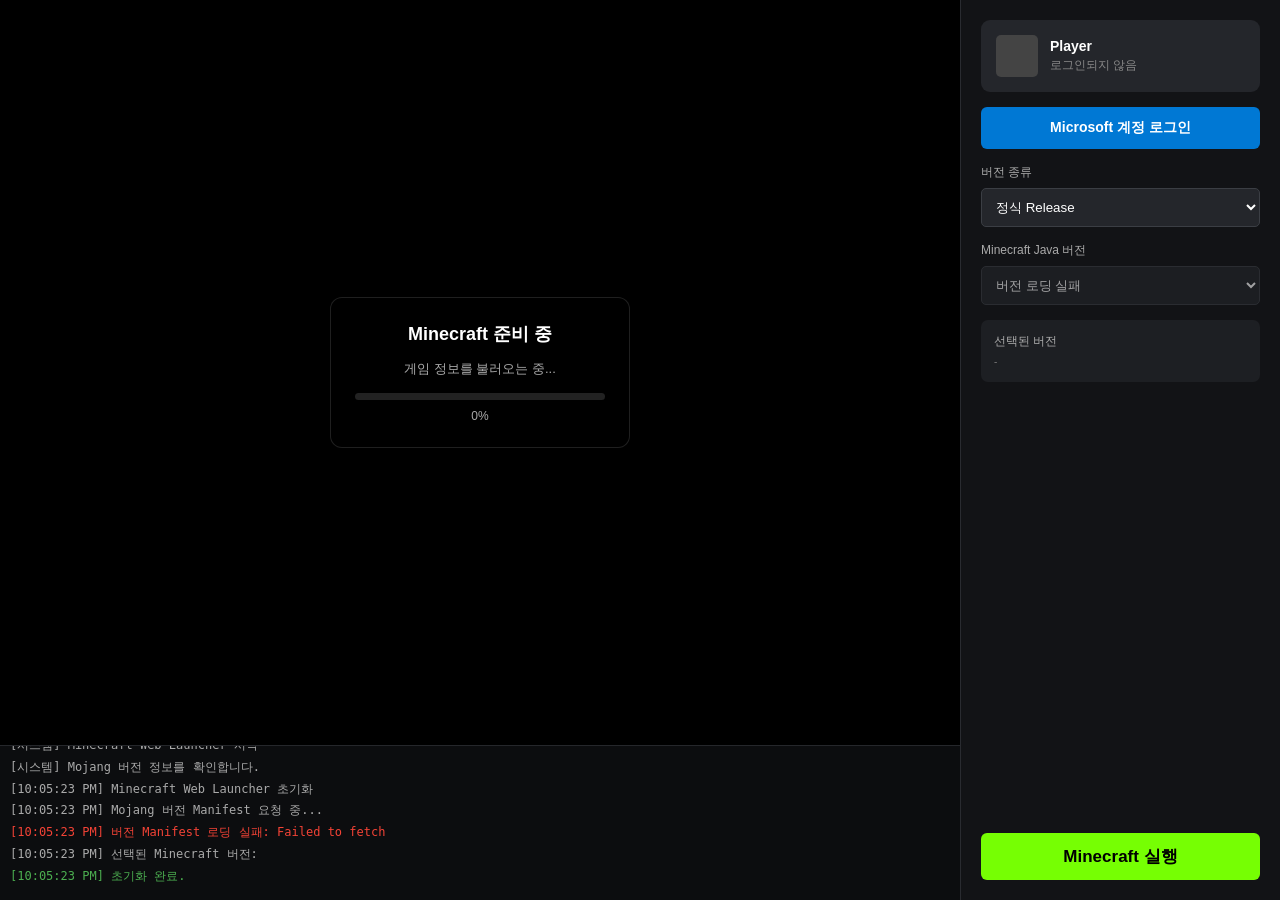
==== mainpage.html @ 128fe25d "Update mainpage.html" ====
<!DOCTYPE html>
<html lang="ko">
<head>
<meta charset="UTF-8">
<meta name="viewport" content="width=device-width, initial-scale=1.0">

<title>Minecraft Web Launcher</title>

<style>
* {
    box-sizing: border-box;
    margin: 0;
    padding: 0;
}

html,
body {
    width: 100%;
    height: 100%;
    overflow: hidden;
    background: #08090b;
    color: #fff;
    font-family: "Segoe UI", Arial, sans-serif;
}

body {
    display: flex;
}

/* =========================
   메인 화면
========================= */

#main-content {
    flex: 1;
    min-width: 0;
    display: flex;
    flex-direction: column;
    background: #000;
}

#screen-container {
    position: relative;
    flex: 1;
    min-height: 0;
    background: #000;
    overflow: hidden;
}

/*
   Minecraft 실행 화면이 들어갈 영역
*/
#game-display {
    position: absolute;
    inset: 0;
    width: 100%;
    height: 100%;
    background: #000;
}

#cheerpjDisplay {
    position: absolute;
    inset: 0;
    width: 100%;
    height: 100%;
    z-index: 10;
}

/*
   중앙 로딩 UI
   ※ Mojocraft 글씨 없음
*/
#loading-overlay {
    position: absolute;
    inset: 0;
    z-index: 5;

    display: flex;
    align-items: center;
    justify-content: center;

    pointer-events: none;
}

.loading-box {
    min-width: 300px;
    max-width: 500px;

    padding: 24px;

    background: rgba(0, 0, 0, 0.72);
    border: 1px solid rgba(255, 255, 255, 0.12);
    border-radius: 12px;

    text-align: center;
    backdrop-filter: blur(8px);
}

.loading-title {
    font-size: 18px;
    font-weight: 600;
    margin-bottom: 14px;
}

.loading-text {
    font-size: 13px;
    color: #aaa;
    margin-bottom: 15px;
}

.progress-container {
    width: 100%;
    height: 7px;

    background: #222;
    border-radius: 10px;
    overflow: hidden;
}

#progress-bar {
    width: 0%;
    height: 100%;

    background: #76ff03;

    transition: width 0.25s ease;
}

#progress-percent {
    margin-top: 9px;
    font-size: 12px;
    color: #aaa;
}

/* =========================
   로그
========================= */

#log-panel {
    height: 155px;
    flex-shrink: 0;

    background: #0c0d0f;
    border-top: 1px solid #25272b;

    padding: 10px;

    overflow-y: auto;

    font-family: Consolas, monospace;
    font-size: 12px;
}

.log-entry {
    margin-bottom: 5px;
    line-height: 1.4;
}

.log-entry.info {
    color: #aaa;
}

.log-entry.success {
    color: #4caf50;
}

.log-entry.error {
    color: #f44336;
}

.log-entry.warning {
    color: #ffc107;
}

/* =========================
   사이드바
========================= */

#sidebar {
    width: 320px;
    flex-shrink: 0;

    display: flex;
    flex-direction: column;
    gap: 15px;

    padding: 20px;

    background: #121316;
    border-left: 1px solid #292b30;

    overflow-y: auto;
}

/*
   기존 Mojocraft 로고 영역 제거
*/

.account-card {
    display: flex;
    align-items: center;
    gap: 12px;

    padding: 15px;

    background: #24262b;
    border-radius: 9px;
}

.avatar {
    width: 42px;
    height: 42px;

    flex-shrink: 0;

    object-fit: cover;

    background: #444;
    border-radius: 5px;
}

.user-info {
    display: flex;
    flex-direction: column;
    min-width: 0;
}

.username {
    font-size: 14px;
    font-weight: 700;

    white-space: nowrap;
    overflow: hidden;
    text-overflow: ellipsis;
}

.status {
    margin-top: 3px;

    font-size: 12px;
    color: #888;
}

/* =========================
   버튼
========================= */

button {
    width: 100%;

    padding: 12px;

    border: none;
    border-radius: 6px;

    font-size: 14px;
    font-weight: 700;

    cursor: pointer;

    transition:
        background 0.2s ease,
        transform 0.1s ease;
}

button:active {
    transform: scale(0.98);
}

.btn-login {
    background: #0078d4;
    color: #fff;
}

.btn-login:hover {
    background: #0067b8;
}

.btn-launch {
    margin-top: auto;

    background: #76ff03;
    color: #000;

    font-size: 17px;
}

.btn-launch:hover {
    background: #64dd17;
}

.btn-launch:disabled {
    background: #444;
    color: #888;
    cursor: not-allowed;
}

/* =========================
   버전 선택
========================= */

.version-group {
    display: flex;
    flex-direction: column;
    gap: 7px;
}

.version-group label {
    font-size: 12px;
    color: #aaa;
}

.version-select-row {
    display: flex;
    gap: 7px;
}

select {
    width: 100%;

    padding: 10px;

    background: #24262b;
    color: #fff;

    border: 1px solid #3b3e44;
    border-radius: 5px;

    outline: none;
}

select:focus {
    border-color: #76ff03;
}

select:disabled {
    opacity: 0.6;
    cursor: wait;
}

/* =========================
   상태 카드
========================= */

.status-card {
    padding: 13px;

    background: #1d1f23;
    border-radius: 7px;

    font-size: 12px;
}

.status-card-title {
    color: #aaa;
    margin-bottom: 5px;
}

#current-version {
    color: #fff;
    font-weight: 600;
    word-break: break-all;
}

#manifest-url {
    margin-top: 5px;

    color: #777;

    font-size: 10px;
    line-height: 1.4;

    word-break: break-all;
}

/* =========================
   모바일
========================= */

@media (max-width: 800px) {

    body {
        flex-direction: column;
        overflow: auto;
    }

    #main-content {
        min-height: 65vh;
    }

    #sidebar {
        width: 100%;
        min-height: 35vh;

        border-left: none;
        border-top: 1px solid #292b30;
    }

    .btn-launch {
        margin-top: 5px;
    }
}
</style>
</head>

<body>

<!-- =========================
     메인
========================= -->

<div id="main-content">

    <div id="screen-container">

        <!-- Minecraft / Java 실행 화면 -->
        <div id="game-display">
            <div id="cheerpjDisplay"></div>
        </div>

        <!-- 로딩 표시 -->
        <div id="loading-overlay">

            <div class="loading-box">

                <div class="loading-title" id="loading-title">
                    Minecraft 준비 중
                </div>

                <div class="loading-text" id="loading-text">
                    게임 정보를 불러오는 중...
                </div>

                <div class="progress-container">
                    <div id="progress-bar"></div>
                </div>

                <div id="progress-percent">
                    0%
                </div>

            </div>

        </div>

    </div>

    <!-- 로그 -->
    <div id="log-panel">

        <div class="log-entry info">
            [시스템] Minecraft Web Launcher 시작
        </div>

        <div class="log-entry info">
            [시스템] Mojang 버전 정보를 확인합니다.
        </div>

    </div>

</div>


<!-- =========================
     오른쪽 사이드바
========================= -->

<div id="sidebar">

    <!-- 계정 -->
    <div class="account-card">

        <img
            id="avatar"
            class="avatar"
            src="[data-uri]"
            alt="Skin"
        >

        <div class="user-info">

            <span
                class="username"
                id="username"
            >
                Player
            </span>

            <span
                class="status"
                id="auth-status"
            >
                로그인되지 않음
            </span>

        </div>

    </div>


    <!-- Microsoft 로그인 -->
    <button
        class="btn-login"
        id="login-btn"
        onclick="startMicrosoftOAuth()"
    >
        Microsoft 계정 로그인
    </button>


    <!-- 버전 선택 -->
    <div class="version-group">

        <label for="version-type">
            버전 종류
        </label>

        <select id="version-type">

            <option value="release">
                정식 Release
            </option>

            <option value="snapshot">
                Snapshot
            </option>

            <option value="all">
                전체
            </option>

        </select>

    </div>


    <div class="version-group">

        <label for="java-version">
            Minecraft Java 버전
        </label>

        <select
            id="java-version"
            disabled
        >

            <option>
                버전 정보를 불러오는 중...
            </option>

        </select>

    </div>


    <!-- 현재 버전 정보 -->
    <div class="status-card">

        <div class="status-card-title">
            선택된 버전
        </div>

        <div id="current-version">
            -
        </div>

        <div id="manifest-url">
            -
        </div>

    </div>


    <!-- 실행 -->
    <button
        class="btn-launch"
        id="launch-btn"
        onclick="launchMinecraft()"
        disabled
    >
        Minecraft 실행
    </button>

</div>


<script>

/* =========================================================
   설정
========================================================= */

const VERSION_MANIFEST_URL =
    "https://piston-meta.mojang.com/mc/game/version_manifest_v2.json";

const CACHE_NAME =
    "mojocraft-minecraft-files-v2";


/*
   실제 Microsoft OAuth를 사용할 경우
   Azure Portal에서 발급받은 Client ID를 넣어야 함.
*/
const CLIENT_ID =
    "";

const REDIRECT_URI =
    window.location.origin + window.location.pathname;


/* =========================================================
   상태
========================================================= */

let allVersions = [];

let currentVersion = null;

let currentVersionJson = null;

let authSession = {

    username: "Player",

    uuid: "00000000000000000000000000000000",

    minecraftToken: null

};


/* =========================================================
   DOM
========================================================= */

const versionType =
    document.getElementById("version-type");

const versionSelect =
    document.getElementById("java-version");

const launchButton =
    document.getElementById("launch-btn");

const currentVersionText =
    document.getElementById("current-version");

const manifestUrlText =
    document.getElementById("manifest-url");

const progressBar =
    document.getElementById("progress-bar");

const progressPercent =
    document.getElementById("progress-percent");

const loadingTitle =
    document.getElementById("loading-title");

const loadingText =
    document.getElementById("loading-text");

const loadingOverlay =
    document.getElementById("loading-overlay");


/* =========================================================
   로그
========================================================= */

function log(message, type = "info") {

    const panel =
        document.getElementById("log-panel");

    const entry =
        document.createElement("div");

    entry.className =
        "log-entry " + type;

    const time =
        new Date().toLocaleTimeString();

    entry.textContent =
        `[${time}] ${message}`;

    panel.appendChild(entry);

    panel.scrollTop =
        panel.scrollHeight;

}


/* =========================================================
   진행률
========================================================= */

function setProgress(percent, title, text) {

    const value =
        Math.max(0, Math.min(100, percent));

    progressBar.style.width =
        value + "%";

    progressPercent.textContent =
        Math.round(value) + "%";

    if (title) {

        loadingTitle.textContent =
            title;

    }

    if (text) {

        loadingText.textContent =
            text;

    }

}


/* =========================================================
   Cache Storage
========================================================= */

async function openMinecraftCache() {

    if (!("caches" in window)) {

        throw new Error(
            "이 브라우저는 Cache Storage를 지원하지 않습니다."
        );

    }

    return await caches.open(CACHE_NAME);

}


/* =========================================================
   스트리밍 다운로드
========================================================= */

async function downloadWithProgress(
    url,
    cacheKey,
    label,
    progressStart,
    progressEnd
) {

    const cache =
        await openMinecraftCache();

    const cached =
        await cache.match(cacheKey);

    if (cached) {

        log(
            `${label}: 캐시에서 불러왔습니다.`,
            "success"
        );

        setProgress(
            progressEnd,
            label,
            "캐시된 파일을 사용합니다."
        );

        return cached;

    }


    log(
        `${label}: 다운로드 시작`,
        "info"
    );


    const response =
        await fetch(url, {
            cache: "no-store"
        });


    if (!response.ok) {

        throw new Error(
            `${response.status} ${response.statusText}`
        );

    }


    const total =
        Number(
            response.headers.get(
                "content-length"
            )
        ) || 0;


    if (!response.body || !total) {

        const blob =
            await response.blob();

        const cachedResponse =
            new Response(blob, {
                headers: {
                    "Content-Type":
                        response.headers.get(
                            "content-type"
                        ) ||
                        "application/octet-stream"
                }
            });

        await cache.put(
            cacheKey,
            cachedResponse.clone()
        );

        setProgress(
            progressEnd,
            label,
            "다운로드 완료"
        );

        return cachedResponse;

    }


    const reader =
        response.body.getReader();

    const chunks = [];

    let received = 0;

    while (true) {

        const {
            done,
            value
        } =
            await reader.read();

        if (done) break;

        chunks.push(value);

        received += value.length;

        const ratio =
            received / total;

        const progress =
            progressStart +
            ratio *
            (progressEnd - progressStart);

        setProgress(
            progress,
            label,
            `${formatBytes(received)} / ${formatBytes(total)}`
        );

    }


    const blob =
        new Blob(chunks);

    const cachedResponse =
        new Response(blob, {
            headers: {
                "Content-Type":
                    response.headers.get(
                        "content-type"
                    ) ||
                    "application/octet-stream"
            }
        });


    await cache.put(
        cacheKey,
        cachedResponse.clone()
    );


    log(
        `${label}: 다운로드 완료`,
        "success"
    );


    return cachedResponse;

}


/* =========================================================
   파일 크기
========================================================= */

function formatBytes(bytes) {

    if (!bytes)
        return "0 B";

    const units =
        ["B", "KB", "MB", "GB"];

    const index =
        Math.floor(
            Math.log(bytes) /
            Math.log(1024)
        );

    return (
        bytes /
        Math.pow(1024, index)
    ).toFixed(2) +
        " " +
        units[index];

}


/* =========================================================
   Mojang Version Manifest
========================================================= */

async function fetchVersionManifest() {

    log(
        "Mojang 버전 Manifest 요청 중...",
        "info"
    );


    try {

        const response =
            await fetch(
                VERSION_MANIFEST_URL,
                {
                    method: "GET",
                    cache: "no-store"
                }
            );


        if (!response.ok) {

            throw new Error(
                `HTTP ${response.status}`
            );

        }


        const data =
            await response.json();


        if (
            !data ||
            !Array.isArray(data.versions)
        ) {

            throw new Error(
                "올바르지 않은 Manifest 형식"
            );

        }


        allVersions =
            data.versions;


        log(
            `Mojang에서 ${allVersions.length}개의 버전 정보를 받았습니다.`,
            "success"
        );


        filterVersions();


        versionSelect.disabled =
            false;


    } catch (error) {

        log(
            `버전 Manifest 로딩 실패: ${error.message}`,
            "error"
        );


        versionSelect.innerHTML =
            `<option value="">
                버전 로딩 실패
            </option>`;

    }

}


/* =========================================================
   버전 필터
========================================================= */

function filterVersions() {

    const type =
        versionType.value;


    let filtered =
        allVersions.filter(
            version => {

                return (
                    type === "all" ||
                    version.type === type
                );

            }
        );


    /*
       최신 release/snapshot 순
    */

    filtered.sort(
        (a, b) => {

            return (
                new Date(b.releaseTime) -
                new Date(a.releaseTime)
            );

        }
    );


    versionSelect.innerHTML =
        "";


    for (const version of filtered) {

        const option =
            document.createElement(
                "option"
            );


        option.value =
            version.id;


        option.textContent =
            `${version.id} (${version.type})`;


        option.dataset.jsonUrl =
            version.url;


        option.dataset.releaseTime =
            version.releaseTime;


        versionSelect.appendChild(
            option
        );

    }


    if (filtered.length > 0) {

        versionSelect.value =
            filtered[0].id;

        updateSelectedVersion();

    }

}


/* =========================================================
   선택 버전 변경
========================================================= */

function updateSelectedVersion() {

    const option =
        versionSelect.options[
            versionSelect.selectedIndex
        ];


    if (!option) {

        currentVersion =
            null;

        currentVersionText.textContent =
            "-";

        manifestUrlText.textContent =
            "-";

        return;

    }


    currentVersion =
        option.value;


    currentVersionText.textContent =
        currentVersion;


    manifestUrlText.textContent =
        option.dataset.jsonUrl ||
        "-";


    log(
        `선택된 Minecraft 버전: ${currentVersion}`,
        "info"
    );

}


/* =========================================================
   Microsoft OAuth
========================================================= */

function startMicrosoftOAuth() {

    if (!CLIENT_ID) {

        log(
            "Microsoft OAuth Client ID가 설정되지 않았습니다.",
            "warning"
        );

        alert(
            "Microsoft 로그인을 사용하려면 Azure에서 발급받은 Client ID와 OAuth 서버 구성이 필요합니다."
        );

        return;

    }


    const scopes =
        encodeURIComponent(
            "XboxLive.signin offline_access"
        );


    const authUrl =
        "https://login.microsoftonline.com/consumers/oauth2/v2.0/authorize" +
        `?client_id=${encodeURIComponent(CLIENT_ID)}` +
        "&response_type=code" +
        `&redirect_uri=${encodeURIComponent(REDIRECT_URI)}` +
        `&scope=${scopes}` +
        "&prompt=select_account";


    window.location.href =
        authUrl;

}


/* =========================================================
   OAuth Callback
========================================================= */

async function handleOAuthCallback() {

    const params =
        new URLSearchParams(
            window.location.search
        );


    const code =
        params.get("code");


    if (!code) {

        launchButton.disabled =
            false;

        return;

    }


    log(
        "Microsoft 인증 코드를 받았습니다.",
        "info"
    );


    /*
       실제 Authorization Code → Xbox Live →
       XSTS → Minecraft 토큰 교환은
       보안을 위해 백엔드가 필요합니다.
    */

    log(
        "OAuth 백엔드 토큰 교환이 필요합니다.",
        "warning"
    );


    window.history.replaceState(
        {},
        document.title,
        window.location.pathname
    );

}


/* =========================================================
   Version JSON 가져오기
========================================================= */

async function fetchVersionJson(
    version,
    jsonUrl
) {

    log(
        `[${version}] version.json 요청`,
        "info"
    );


    if (!jsonUrl) {

        const manifestResponse =
            await fetch(
                VERSION_MANIFEST_URL,
                {
                    cache: "no-store"
                }
            );


        if (!manifestResponse.ok) {

            throw new Error(
                "Mojang Manifest를 불러올 수 없습니다."
            );

        }


        const manifest =
            await manifestResponse.json();


        const found =
            manifest.versions.find(
                v => v.id === version
            );


        if (!found) {

            throw new Error(
                `버전 ${version}을 찾을 수 없습니다.`
            );

        }


        jsonUrl =
            found.url;

    }


    const response =
        await fetch(
            jsonUrl,
            {
                cache: "no-store"
            }
        );


    if (!response.ok) {

        throw new Error(
            `version.json HTTP ${response.status}`
        );

    }


    const data =
        await response.json();


    currentVersionJson =
        data;


    return data;

}


/* =========================================================
   Client 다운로드
========================================================= */

async function downloadClient(
    version,
    versionJson
) {

    if (
        !versionJson.downloads ||
        !versionJson.downloads.client ||
        !versionJson.downloads.client.url
    ) {

        throw new Error(
            "이 버전에는 client.jar 정보가 없습니다."
        );

    }


    const clientUrl =
        versionJson.downloads.client.url;


    const cacheKey =
        `https://minecraft.local/${version}/client.jar`;


    await downloadWithProgress(
        clientUrl,
        cacheKey,
        "Minecraft Client",
        5,
        35
    );

}


/* =========================================================
   Library Rules
========================================================= */

function isLibraryAllowed(library) {

    if (!library.rules)
        return true;


    let allowed = false;


    for (const rule of library.rules) {

        if (rule.action === "allow") {

            allowed = true;

        }

        if (rule.action === "disallow") {

            allowed = false;

        }

    }


    return allowed;

}


/* =========================================================
   Maven URL
========================================================= */

function getMavenUrl(
    library
) {

    if (
        library.downloads &&
        library.downloads.artifact &&
        library.downloads.artifact.url
    ) {

        return library.downloads.artifact.url;

    }


    if (
        !library.name
    ) {

        return null;

    }


    const parts =
        library.name.split(":");


    if (parts.length < 3) {

        return null;

    }


    const group =
        parts[0];

    const artifact =
        parts[1];

    const version =
        parts[2];


    let classifier =
        parts[3] || "";


    let extension =
        "jar";


    if (
        classifier.includes("@")
    ) {

        const split =
            classifier.split("@");

        classifier =
            split[0];

        extension =
            split[1] || "jar";

    }


    const path =
        group.replace(/\./g, "/") +
        "/" +
        artifact +
        "/" +
        version +
        "/" +
        artifact +
        "-" +
        version +
        (
            classifier
                ? "-" + classifier
                : ""
        ) +
        "." +
        extension;


    const base =
        library.url ||
        "https://libraries.minecraft.net/";


    return (
        base.replace(/\/+$/, "") +
        "/" +
        path
    );

}


/* =========================================================
   Libraries 다운로드
========================================================= */

async function downloadLibraries(
    version,
    versionJson
) {

    const libraries =
        Array.isArray(
            versionJson.libraries
        )
            ? versionJson.libraries
            : [];


    const allowed =
        libraries.filter(
            isLibraryAllowed
        );


    log(
        `${allowed.length}개의 Minecraft Library를 확인했습니다.`,
        "info"
    );


    const total =
        allowed.length;


    if (total === 0) {

        setProgress(
            65,
            "Libraries",
            "다운로드할 라이브러리가 없습니다."
        );

        return;

    }


    let completed = 0;


    /*
       브라우저 과부하를 막기 위해
       4개씩 처리
    */

    const concurrency =
        4;


    for (
        let i = 0;
        i < allowed.length;
        i += concurrency
    ) {

        const batch =
            allowed.slice(
                i,
                i + concurrency
            );


        await Promise.all(
            batch.map(
                async library => {

                    const url =
                        getMavenUrl(
                            library
                        );


                    if (!url) {

                        completed++;

                        return;

                    }


                    const name =
                        library.name ||
                        url;


                    try {

                        const safeName =
                            encodeURIComponent(
                                name
                            );


                        const cacheKey =
                            `https://minecraft.local/${version}/libraries/${safeName}`;


                        await downloadWithProgress(
                            url,
                            cacheKey,
                            `Library ${name}`,
                            35 +
                                (
                                    completed /
                                    total
                                ) *
                                30,
                            35 +
                                (
                                    (
                                        completed +
                                        1
                                    ) /
                                    total
                                ) *
                                30
                        );

                    } catch (error) {

                        log(
                            `Library 다운로드 실패: ${name} - ${error.message}`,
                            "warning"
                        );

                    }


                    completed++;

                }
            )
        );

    }


    setProgress(
        65,
        "Libraries 완료",
        `${total}개 Library 처리 완료`
    );

}


/* =========================================================
   Asset Index
========================================================= */

async function downloadAssets(
    version,
    versionJson
) {

    if (
        !versionJson.assetIndex ||
        !versionJson.assetIndex.url
    ) {

        log(
            "Asset Index 정보가 없습니다.",
            "warning"
        );

        return;

    }


    const assetIndexUrl =
        versionJson.assetIndex.url;


    log(
        "Minecraft Asset Index 다운로드 중...",
        "info"
    );


    const response =
        await fetch(
            assetIndexUrl,
            {
                cache: "no-store"
            }
        );


    if (!response.ok) {

        throw new Error(
            `Asset Index HTTP ${response.status}`
        );

    }


    const index =
        await response.json();


    const objects =
        index.objects || {};


    const entries =
        Object.entries(
            objects
        );


    log(
        `${entries.length}개의 Asset을 확인했습니다.`,
        "info"
    );


    /*
       모든 Asset을 내려받으면 매우 큰 용량이
       발생할 수 있음.
    */

    const concurrency =
        6;


    let completed = 0;


    for (
        let i = 0;
        i < entries.length;
        i += concurrency
    ) {

        const batch =
            entries.slice(
                i,
                i + concurrency
            );


        await Promise.all(
            batch.map(
                async ([name, data]) => {

                    if (
                        !data ||
                        !data.hash
                    ) {

                        completed++;

                        return;

                    }


                    const hash =
                        data.hash;


                    const prefix =
                        hash.substring(
                            0,
                            2
                        );


                    const url =
                        `https://resources.download.minecraft.net/${prefix}/${hash}`;


                    const safeName =
                        encodeURIComponent(
                            name
                        );


                    const cacheKey =
                        `https://minecraft.local/${version}/assets/${safeName}`;


                    try {

                        await downloadWithProgress(
                            url,
                            cacheKey,
                            `Asset ${name}`,
                            65 +
                                (
                                    completed /
                                    entries.length
                                ) *
                                30,
                            65 +
                                (
                                    (
                                        completed +
                                        1
                                    ) /
                                    entries.length
                                ) *
                                30
                        );

                    } catch (error) {

                        log(
                            `Asset 다운로드 실패: ${name}`,
                            "warning"
                        );

                    }


                    completed++;

                }
            )
        );

    }


    setProgress(
        95,
        "Assets 완료",
        `${entries.length}개 Asset 처리 완료`
    );

}


/* =========================================================
   Minecraft 실행
========================================================= */

async function launchMinecraft() {

    if (!currentVersion) {

        alert(
            "Minecraft 버전을 선택해주세요."
        );

        return;

    }


    launchButton.disabled =
        true;


    loadingOverlay.style.display =
        "flex";


    try {

        const option =
            versionSelect.options[
                versionSelect.selectedIndex
            ];


        const version =
            option.value;


        const jsonUrl =
            option.dataset.jsonUrl;


        log(
            `Minecraft ${version} 준비를 시작합니다.`,
            "info"
        );


        setProgress(
            2,
            "Manifest",
            "버전 정보를 가져오는 중..."
        );


        /*
           A-1
           Version Manifest
        */

        const versionJson =
            await fetchVersionJson(
                version,
                jsonUrl
            );


        log(
            `[A-1] ${version} version.json 로딩 완료`,
            "success"
        );


        setProgress(
            5,
            "Client",
            "Minecraft Client를 준비하는 중..."
        );


        /*
           A-2
           Client
        */

        await downloadClient(
            version,
            versionJson
        );


        log(
            `[A-2] Minecraft Client 준비 완료`,
            "success"
        );


        /*
           A-3
           Libraries
        */

        setProgress(
            35,
            "Libraries",
            "Minecraft Libraries를 준비하는 중..."
        );


        await downloadLibraries(
            version,
            versionJson
        );


        log(
            `[A-3] Libraries 처리 완료`,
            "success"
        );


        /*
           A-4
           Assets
        */

        setProgress(
            65,
            "Assets",
            "Minecraft Assets를 준비하는 중..."
        );


        await downloadAssets(
            version,
            versionJson
        );


        log(
            `[A-4] Assets 처리 완료`,
            "success"
        );


        setProgress(
            100,
            "준비 완료",
            "Minecraft 실행 환경 준비 완료"
        );


        log(
            `Minecraft ${version} 파일 준비가 완료되었습니다.`,
            "success"
        );


        /*
           현재 단계에서는 파일 다운로드/캐싱까지 구현.
           
           실제 Java Minecraft 실행은
           브라우저용 JVM/WASM 런타임과
           정확한 classpath, natives, JVM arguments,
           인증 토큰 등이 추가로 필요함.
        */

        log(
            "현재 A단계는 Minecraft 파일 준비 단계입니다.",
            "info"
        );


        log(
            "실제 게임 실행 엔진 연결을 준비합니다.",
            "info"
        );


        /*
           CheerpJ가 페이지에 존재하는 경우
           기본 Display를 생성.
        */

        if (
            typeof cheerpjCreateDisplay ===
            "function"
        ) {

            try {

                cheerpjCreateDisplay(
                    document.getElementById(
                        "screen-container"
                    ).clientWidth,
                    document.getElementById(
                        "screen-container"
                    ).clientHeight
                );


                log(
                    "CheerpJ Display 생성 완료.",
                    "success"
                );

            } catch (error) {

                log(
                    `CheerpJ Display 생성 실패: ${error.message}`,
                    "warning"
                );

            }

        }


    } catch (error) {

        console.error(error);


        log(
            `실행 준비 중 오류: ${error.message}`,
            "error"
        );


        setProgress(
            0,
            "오류",
            error.message
        );


    } finally {

        launchButton.disabled =
            false;

    }

}


/* =========================================================
   이벤트
========================================================= */

versionType.addEventListener(
    "change",
    () => {

        filterVersions();

    }
);


versionSelect.addEventListener(
    "change",
    () => {

        updateSelectedVersion();

    }
);


/* =========================================================
   초기화
========================================================= */

async function initialize() {

    log(
        "Minecraft Web Launcher 초기화",
        "info"
    );


    /*
       OAuth callback 확인
    */

    await handleOAuthCallback();


    /*
       Mojang 공식 Version Manifest
    */

    await fetchVersionManifest();


    /*
       초기 선택값
    */

    updateSelectedVersion();


    log(
        "초기화 완료.",
        "success"
    );

}


window.addEventListener(
    "load",
    initialize
);

</script>

</body>
</html>
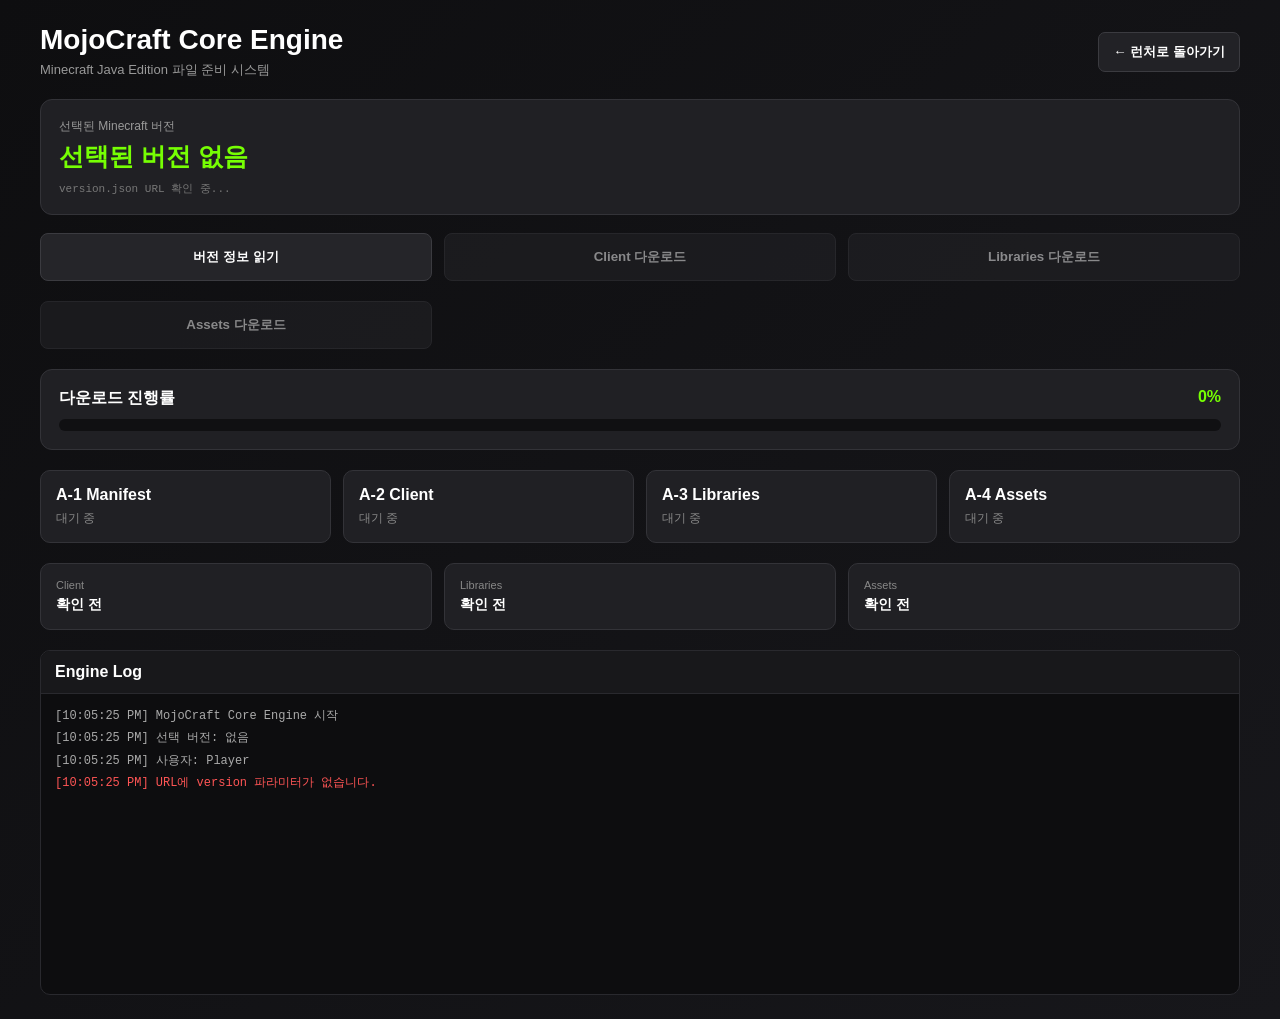
==== commit 3c597f3f: "Update mainpage.html" ====
--- a/mainpage.html
+++ b/mainpage.html
@@ -1,12 +1,18 @@
 <!DOCTYPE html>
 <html lang="ko">
 <head>
+
 <meta charset="UTF-8">
-<meta name="viewport" content="width=device-width, initial-scale=1.0">
-
-<title>Minecraft Web Launcher</title>
+
+<meta
+    name="viewport"
+    content="width=device-width, initial-scale=1.0"
+>
+
+<title>MojoCraft Core Engine</title>
 
 <style>
+
 * {
     box-sizing: border-box;
     margin: 0;
@@ -16,571 +22,819 @@
 html,
 body {
     width: 100%;
+    min-height: 100%;
+}
+
+body {
+
+    font-family:
+        "Segoe UI",
+        Arial,
+        sans-serif;
+
+    background:
+        linear-gradient(
+            135deg,
+            #0e0e10,
+            #17171b
+        );
+
+    color: #fff;
+
+    padding: 24px;
+}
+
+
+/* =========================
+   전체
+========================= */
+
+.container {
+
+    max-width: 1200px;
+
+    margin: 0 auto;
+
+}
+
+
+/* =========================
+   헤더
+========================= */
+
+.header {
+
+    display: flex;
+
+    align-items: center;
+
+    justify-content: space-between;
+
+    gap: 20px;
+
+    margin-bottom: 20px;
+
+}
+
+.title {
+
+    font-size: 28px;
+
+    font-weight: 800;
+
+}
+
+.subtitle {
+
+    margin-top: 5px;
+
+    color: #999;
+
+    font-size: 13px;
+
+}
+
+.back-btn {
+
+    border: 1px solid #3b3b40;
+
+    background: #222226;
+
+    color: #fff;
+
+    padding: 10px 14px;
+
+    border-radius: 7px;
+
+    cursor: pointer;
+
+    font-weight: 700;
+
+}
+
+.back-btn:hover {
+
+    background: #2c2c31;
+
+}
+
+
+/* =========================
+   버전 카드
+========================= */
+
+.version-card {
+
+    background: #202024;
+
+    border: 1px solid #333338;
+
+    border-radius: 12px;
+
+    padding: 18px;
+
+    margin-bottom: 18px;
+
+}
+
+.version-label {
+
+    color: #999;
+
+    font-size: 12px;
+
+    margin-bottom: 5px;
+
+}
+
+.version-name {
+
+    font-size: 25px;
+
+    font-weight: 800;
+
+    color: #76ff03;
+
+}
+
+.version-json {
+
+    margin-top: 8px;
+
+    color: #777;
+
+    font-family: monospace;
+
+    font-size: 11px;
+
+    word-break: break-all;
+
+}
+
+
+/* =========================
+   버튼
+========================= */
+
+.actions {
+
+    display: grid;
+
+    grid-template-columns:
+        repeat(3, 1fr);
+
+    gap: 12px;
+
+    margin-bottom: 20px;
+
+}
+
+.action-btn {
+
+    padding: 14px;
+
+    border: 1px solid #3b3b40;
+
+    border-radius: 8px;
+
+    background: #252529;
+
+    color: #fff;
+
+    font-weight: 700;
+
+    cursor: pointer;
+
+}
+
+.action-btn:hover {
+
+    background: #303035;
+
+}
+
+.action-btn:disabled {
+
+    opacity: 0.5;
+
+    cursor: not-allowed;
+
+}
+
+
+/* =========================
+   진행률
+========================= */
+
+.progress-card {
+
+    background: #202024;
+
+    border: 1px solid #333338;
+
+    border-radius: 12px;
+
+    padding: 18px;
+
+    margin-bottom: 20px;
+
+}
+
+.progress-header {
+
+    display: flex;
+
+    justify-content: space-between;
+
+    margin-bottom: 10px;
+
+}
+
+.progress-title {
+
+    font-weight: 700;
+
+}
+
+#progress-percent {
+
+    color: #76ff03;
+
+    font-weight: 800;
+
+}
+
+.progress {
+
+    width: 100%;
+
+    height: 12px;
+
+    border-radius: 20px;
+
+    overflow: hidden;
+
+    background: #101012;
+
+}
+
+.progress-bar {
+
+    width: 0%;
+
     height: 100%;
-    overflow: hidden;
-    background: #08090b;
-    color: #fff;
-    font-family: "Segoe UI", Arial, sans-serif;
-}
-
-body {
-    display: flex;
-}
+
+    background: #76ff03;
+
+    transition: width 0.2s ease;
+
+}
+
 
 /* =========================
-   메인 화면
+   단계 카드
 ========================= */
 
-#main-content {
-    flex: 1;
-    min-width: 0;
-    display: flex;
-    flex-direction: column;
-    background: #000;
-}
-
-#screen-container {
-    position: relative;
-    flex: 1;
-    min-height: 0;
-    background: #000;
-    overflow: hidden;
-}
-
-/*
-   Minecraft 실행 화면이 들어갈 영역
-*/
-#game-display {
-    position: absolute;
-    inset: 0;
-    width: 100%;
-    height: 100%;
-    background: #000;
-}
-
-#cheerpjDisplay {
-    position: absolute;
-    inset: 0;
-    width: 100%;
-    height: 100%;
-    z-index: 10;
-}
-
-/*
-   중앙 로딩 UI
-   ※ Mojocraft 글씨 없음
-*/
-#loading-overlay {
-    position: absolute;
-    inset: 0;
-    z-index: 5;
-
-    display: flex;
-    align-items: center;
-    justify-content: center;
-
-    pointer-events: none;
-}
-
-.loading-box {
-    min-width: 300px;
-    max-width: 500px;
-
-    padding: 24px;
-
-    background: rgba(0, 0, 0, 0.72);
-    border: 1px solid rgba(255, 255, 255, 0.12);
-    border-radius: 12px;
-
-    text-align: center;
-    backdrop-filter: blur(8px);
-}
-
-.loading-title {
-    font-size: 18px;
-    font-weight: 600;
-    margin-bottom: 14px;
-}
-
-.loading-text {
-    font-size: 13px;
-    color: #aaa;
-    margin-bottom: 15px;
-}
-
-.progress-container {
-    width: 100%;
-    height: 7px;
-
-    background: #222;
+.stages {
+
+    display: grid;
+
+    grid-template-columns:
+        repeat(4, 1fr);
+
+    gap: 12px;
+
+    margin-bottom: 20px;
+
+}
+
+.stage {
+
+    padding: 15px;
+
     border-radius: 10px;
-    overflow: hidden;
-}
-
-#progress-bar {
-    width: 0%;
-    height: 100%;
-
-    background: #76ff03;
-
-    transition: width 0.25s ease;
-}
-
-#progress-percent {
-    margin-top: 9px;
+
+    background: #202024;
+
+    border: 1px solid #333338;
+
+}
+
+.stage-title {
+
+    font-weight: 800;
+
+    margin-bottom: 6px;
+
+}
+
+.stage-status {
+
     font-size: 12px;
-    color: #aaa;
-}
+
+    color: #888;
+
+}
+
+.stage.running {
+
+    border-color: #aaa;
+
+}
+
+.stage.success {
+
+    border-color: #76ff03;
+
+}
+
+.stage.success .stage-status {
+
+    color: #76ff03;
+
+}
+
+.stage.error {
+
+    border-color: #ff4444;
+
+}
+
+.stage.error .stage-status {
+
+    color: #ff5555;
+
+}
+
+
+/* =========================
+   정보
+========================= */
+
+.info-grid {
+
+    display: grid;
+
+    grid-template-columns:
+        repeat(3, 1fr);
+
+    gap: 12px;
+
+    margin-bottom: 20px;
+
+}
+
+.info-card {
+
+    background: #202024;
+
+    border: 1px solid #333338;
+
+    border-radius: 10px;
+
+    padding: 15px;
+
+}
+
+.info-label {
+
+    color: #888;
+
+    font-size: 11px;
+
+    margin-bottom: 5px;
+
+}
+
+.info-value {
+
+    font-size: 14px;
+
+    font-weight: 700;
+
+    word-break: break-word;
+
+}
+
 
 /* =========================
    로그
 ========================= */
 
-#log-panel {
-    height: 155px;
-    flex-shrink: 0;
-
-    background: #0c0d0f;
-    border-top: 1px solid #25272b;
-
-    padding: 10px;
+.log-card {
+
+    background: #0d0d0f;
+
+    border: 1px solid #29292e;
+
+    border-radius: 10px;
+
+    overflow: hidden;
+
+}
+
+.log-header {
+
+    padding: 12px 14px;
+
+    background: #18181b;
+
+    border-bottom: 1px solid #29292e;
+
+    font-weight: 700;
+
+}
+
+#log {
+
+    height: 300px;
+
+    padding: 14px;
 
     overflow-y: auto;
 
-    font-family: Consolas, monospace;
+    font-family: monospace;
+
     font-size: 12px;
-}
-
-.log-entry {
+
+}
+
+.log {
+
     margin-bottom: 5px;
-    line-height: 1.4;
-}
-
-.log-entry.info {
+
+    line-height: 1.45;
+
+}
+
+.log.info {
+
     color: #aaa;
-}
-
-.log-entry.success {
-    color: #4caf50;
-}
-
-.log-entry.error {
-    color: #f44336;
-}
-
-.log-entry.warning {
-    color: #ffc107;
-}
+
+}
+
+.log.success {
+
+    color: #6cff55;
+
+}
+
+.log.error {
+
+    color: #ff5555;
+
+}
+
 
 /* =========================
-   사이드바
+   반응형
 ========================= */
 
-#sidebar {
-    width: 320px;
-    flex-shrink: 0;
-
-    display: flex;
-    flex-direction: column;
-    gap: 15px;
-
-    padding: 20px;
-
-    background: #121316;
-    border-left: 1px solid #292b30;
-
-    overflow-y: auto;
-}
-
-/*
-   기존 Mojocraft 로고 영역 제거
-*/
-
-.account-card {
-    display: flex;
-    align-items: center;
-    gap: 12px;
-
-    padding: 15px;
-
-    background: #24262b;
-    border-radius: 9px;
-}
-
-.avatar {
-    width: 42px;
-    height: 42px;
-
-    flex-shrink: 0;
-
-    object-fit: cover;
-
-    background: #444;
-    border-radius: 5px;
-}
-
-.user-info {
-    display: flex;
-    flex-direction: column;
-    min-width: 0;
-}
-
-.username {
-    font-size: 14px;
-    font-weight: 700;
-
-    white-space: nowrap;
-    overflow: hidden;
-    text-overflow: ellipsis;
-}
-
-.status {
-    margin-top: 3px;
-
-    font-size: 12px;
-    color: #888;
-}
-
-/* =========================
-   버튼
-========================= */
-
-button {
-    width: 100%;
-
-    padding: 12px;
-
-    border: none;
-    border-radius: 6px;
-
-    font-size: 14px;
-    font-weight: 700;
-
-    cursor: pointer;
-
-    transition:
-        background 0.2s ease,
-        transform 0.1s ease;
-}
-
-button:active {
-    transform: scale(0.98);
-}
-
-.btn-login {
-    background: #0078d4;
-    color: #fff;
-}
-
-.btn-login:hover {
-    background: #0067b8;
-}
-
-.btn-launch {
-    margin-top: auto;
-
-    background: #76ff03;
-    color: #000;
-
-    font-size: 17px;
-}
-
-.btn-launch:hover {
-    background: #64dd17;
-}
-
-.btn-launch:disabled {
-    background: #444;
-    color: #888;
-    cursor: not-allowed;
-}
-
-/* =========================
-   버전 선택
-========================= */
-
-.version-group {
-    display: flex;
-    flex-direction: column;
-    gap: 7px;
-}
-
-.version-group label {
-    font-size: 12px;
-    color: #aaa;
-}
-
-.version-select-row {
-    display: flex;
-    gap: 7px;
-}
-
-select {
-    width: 100%;
-
-    padding: 10px;
-
-    background: #24262b;
-    color: #fff;
-
-    border: 1px solid #3b3e44;
-    border-radius: 5px;
-
-    outline: none;
-}
-
-select:focus {
-    border-color: #76ff03;
-}
-
-select:disabled {
-    opacity: 0.6;
-    cursor: wait;
-}
-
-/* =========================
-   상태 카드
-========================= */
-
-.status-card {
-    padding: 13px;
-
-    background: #1d1f23;
-    border-radius: 7px;
-
-    font-size: 12px;
-}
-
-.status-card-title {
-    color: #aaa;
-    margin-bottom: 5px;
-}
-
-#current-version {
-    color: #fff;
-    font-weight: 600;
-    word-break: break-all;
-}
-
-#manifest-url {
-    margin-top: 5px;
-
-    color: #777;
-
-    font-size: 10px;
-    line-height: 1.4;
-
-    word-break: break-all;
-}
-
-/* =========================
-   모바일
-========================= */
-
-@media (max-width: 800px) {
+@media (max-width: 850px) {
 
     body {
+        padding: 12px;
+    }
+
+    .actions {
+
+        grid-template-columns:
+            1fr;
+
+    }
+
+    .stages {
+
+        grid-template-columns:
+            1fr 1fr;
+
+    }
+
+    .info-grid {
+
+        grid-template-columns:
+            1fr;
+
+    }
+
+}
+
+@media (max-width: 500px) {
+
+    .header {
+
         flex-direction: column;
-        overflow: auto;
-    }
-
-    #main-content {
-        min-height: 65vh;
-    }
-
-    #sidebar {
-        width: 100%;
-        min-height: 35vh;
-
-        border-left: none;
-        border-top: 1px solid #292b30;
-    }
-
-    .btn-launch {
-        margin-top: 5px;
-    }
-}
+
+        align-items: flex-start;
+
+    }
+
+    .stages {
+
+        grid-template-columns:
+            1fr;
+
+    }
+
+}
+
 </style>
+
 </head>
 
 <body>
 
-<!-- =========================
-     메인
-========================= -->
-
-<div id="main-content">
-
-    <div id="screen-container">
-
-        <!-- Minecraft / Java 실행 화면 -->
-        <div id="game-display">
-            <div id="cheerpjDisplay"></div>
+<div class="container">
+
+    <!-- =========================
+         헤더
+    ========================== -->
+
+    <header class="header">
+
+        <div>
+
+            <div class="title">
+                MojoCraft Core Engine
+            </div>
+
+            <div class="subtitle">
+                Minecraft Java Edition 파일 준비 시스템
+            </div>
+
         </div>
 
-        <!-- 로딩 표시 -->
-        <div id="loading-overlay">
-
-            <div class="loading-box">
-
-                <div class="loading-title" id="loading-title">
-                    Minecraft 준비 중
-                </div>
-
-                <div class="loading-text" id="loading-text">
-                    게임 정보를 불러오는 중...
-                </div>
-
-                <div class="progress-container">
-                    <div id="progress-bar"></div>
-                </div>
-
-                <div id="progress-percent">
-                    0%
-                </div>
-
-            </div>
-
+        <button
+            class="back-btn"
+            onclick="goBack()"
+        >
+            ← 런처로 돌아가기
+        </button>
+
+    </header>
+
+
+    <!-- =========================
+         선택 버전
+    ========================== -->
+
+    <section class="version-card">
+
+        <div class="version-label">
+            선택된 Minecraft 버전
         </div>
 
-    </div>
-
-    <!-- 로그 -->
-    <div id="log-panel">
-
-        <div class="log-entry info">
-            [시스템] Minecraft Web Launcher 시작
+        <div
+            id="version-name"
+            class="version-name"
+        >
+            불러오는 중...
         </div>
 
-        <div class="log-entry info">
-            [시스템] Mojang 버전 정보를 확인합니다.
+        <div
+            id="version-json"
+            class="version-json"
+        >
+            version.json URL 확인 중...
         </div>
 
-    </div>
-
-</div>
-
-
-<!-- =========================
-     오른쪽 사이드바
-========================= -->
-
-<div id="sidebar">
-
-    <!-- 계정 -->
-    <div class="account-card">
-
-        <img
-            id="avatar"
-            class="avatar"
-            src="[data-uri]"
-            alt="Skin"
+    </section>
+
+
+    <!-- =========================
+         다운로드 버튼
+    ========================== -->
+
+    <section class="actions">
+
+        <button
+            id="manifest-btn"
+            class="action-btn"
+            onclick="loadVersionData()"
         >
-
-        <div class="user-info">
-
-            <span
-                class="username"
-                id="username"
-            >
-                Player
-            </span>
-
-            <span
-                class="status"
-                id="auth-status"
-            >
-                로그인되지 않음
-            </span>
-
-        </div>
-
-    </div>
-
-
-    <!-- Microsoft 로그인 -->
-    <button
-        class="btn-login"
-        id="login-btn"
-        onclick="startMicrosoftOAuth()"
-    >
-        Microsoft 계정 로그인
-    </button>
-
-
-    <!-- 버전 선택 -->
-    <div class="version-group">
-
-        <label for="version-type">
-            버전 종류
-        </label>
-
-        <select id="version-type">
-
-            <option value="release">
-                정식 Release
-            </option>
-
-            <option value="snapshot">
-                Snapshot
-            </option>
-
-            <option value="all">
-                전체
-            </option>
-
-        </select>
-
-    </div>
-
-
-    <div class="version-group">
-
-        <label for="java-version">
-            Minecraft Java 버전
-        </label>
-
-        <select
-            id="java-version"
+            버전 정보 읽기
+        </button>
+
+        <button
+            id="client-btn"
+            class="action-btn"
+            onclick="downloadClient()"
             disabled
         >
-
-            <option>
-                버전 정보를 불러오는 중...
-            </option>
-
-        </select>
-
-    </div>
-
-
-    <!-- 현재 버전 정보 -->
-    <div class="status-card">
-
-        <div class="status-card-title">
-            선택된 버전
+            Client 다운로드
+        </button>
+
+        <button
+            id="libraries-btn"
+            class="action-btn"
+            onclick="downloadLibraries()"
+            disabled
+        >
+            Libraries 다운로드
+        </button>
+
+    </section>
+
+
+    <section class="actions">
+
+        <button
+            id="assets-btn"
+            class="action-btn"
+            onclick="downloadAssets()"
+            disabled
+        >
+            Assets 다운로드
+        </button>
+
+    </section>
+
+
+    <!-- =========================
+         진행률
+    ========================== -->
+
+    <section class="progress-card">
+
+        <div class="progress-header">
+
+            <span class="progress-title">
+                다운로드 진행률
+            </span>
+
+            <span id="progress-percent">
+                0%
+            </span>
+
         </div>
 
-        <div id="current-version">
-            -
+        <div class="progress">
+
+            <div
+                id="progress-bar"
+                class="progress-bar"
+            ></div>
+
         </div>
 
-        <div id="manifest-url">
-            -
+    </section>
+
+
+    <!-- =========================
+         단계
+    ========================== -->
+
+    <section class="stages">
+
+        <div
+            id="stage-manifest"
+            class="stage"
+        >
+
+            <div class="stage-title">
+                A-1 Manifest
+            </div>
+
+            <div
+                id="stage-manifest-status"
+                class="stage-status"
+            >
+                대기 중
+            </div>
+
         </div>
 
-    </div>
-
-
-    <!-- 실행 -->
-    <button
-        class="btn-launch"
-        id="launch-btn"
-        onclick="launchMinecraft()"
-        disabled
-    >
-        Minecraft 실행
-    </button>
+
+        <div
+            id="stage-client"
+            class="stage"
+        >
+
+            <div class="stage-title">
+                A-2 Client
+            </div>
+
+            <div
+                id="stage-client-status"
+                class="stage-status"
+            >
+                대기 중
+            </div>
+
+        </div>
+
+
+        <div
+            id="stage-libraries"
+            class="stage"
+        >
+
+            <div class="stage-title">
+                A-3 Libraries
+            </div>
+
+            <div
+                id="stage-libraries-status"
+                class="stage-status"
+            >
+                대기 중
+            </div>
+
+        </div>
+
+
+        <div
+            id="stage-assets"
+            class="stage"
+        >
+
+            <div class="stage-title">
+                A-4 Assets
+            </div>
+
+            <div
+                id="stage-assets-status"
+                class="stage-status"
+            >
+                대기 중
+            </div>
+
+        </div>
+
+    </section>
+
+
+    <!-- =========================
+         정보
+    ========================== -->
+
+    <section class="info-grid">
+
+        <div class="info-card">
+
+            <div class="info-label">
+                Client
+            </div>
+
+            <div
+                id="client-info"
+                class="info-value"
+            >
+                확인 전
+            </div>
+
+        </div>
+
+
+        <div class="info-card">
+
+            <div class="info-label">
+                Libraries
+            </div>
+
+            <div
+                id="libraries-info"
+                class="info-value"
+            >
+                확인 전
+            </div>
+
+        </div>
+
+
+        <div class="info-card">
+
+            <div class="info-label">
+                Assets
+            </div>
+
+            <div
+                id="assets-info"
+                class="info-value"
+            >
+                확인 전
+            </div>
+
+        </div>
+
+    </section>
+
+
+    <!-- =========================
+         로그
+    ========================== -->
+
+    <section class="log-card">
+
+        <div class="log-header">
+            Engine Log
+        </div>
+
+        <div id="log">
+
+        </div>
+
+    </section>
 
 </div>
 
@@ -588,109 +842,104 @@
 <script>
 
 /* =========================================================
-   설정
+   MojoCraft Core Engine
+========================================================= */
+
+
+/* =========================================================
+   공식 Minecraft Manifest
 ========================================================= */
 
 const VERSION_MANIFEST_URL =
     "https://piston-meta.mojang.com/mc/game/version_manifest_v2.json";
 
+
+/* =========================================================
+   Cache Storage
+========================================================= */
+
 const CACHE_NAME =
     "mojocraft-minecraft-files-v2";
 
 
-/*
-   실제 Microsoft OAuth를 사용할 경우
-   Azure Portal에서 발급받은 Client ID를 넣어야 함.
-*/
-const CLIENT_ID =
-    "";
-
-const REDIRECT_URI =
-    window.location.origin + window.location.pathname;
-
-
 /* =========================================================
-   상태
+   URL 파라미터
 ========================================================= */
 
-let allVersions = [];
+const launchParams =
+    new URLSearchParams(
+        window.location.search
+    );
+
+
+const LAUNCH_VERSION =
+    launchParams.get(
+        "version"
+    );
+
+
+const LAUNCH_JSON_URL =
+    launchParams.get(
+        "json"
+    );
+
+
+const LAUNCH_USERNAME =
+    launchParams.get(
+        "username"
+    ) || "Player";
+
+
+const LAUNCH_UUID =
+    launchParams.get(
+        "uuid"
+    ) ||
+    "00000000000000000000000000000000";
+
+
+/* =========================================================
+   현재 데이터
+========================================================= */
 
 let currentVersion = null;
 
-let currentVersionJson = null;
-
-let authSession = {
-
-    username: "Player",
-
-    uuid: "00000000000000000000000000000000",
-
-    minecraftToken: null
-
-};
-
-
-/* =========================================================
-   DOM
-========================================================= */
-
-const versionType =
-    document.getElementById("version-type");
-
-const versionSelect =
-    document.getElementById("java-version");
-
-const launchButton =
-    document.getElementById("launch-btn");
-
-const currentVersionText =
-    document.getElementById("current-version");
-
-const manifestUrlText =
-    document.getElementById("manifest-url");
-
-const progressBar =
-    document.getElementById("progress-bar");
-
-const progressPercent =
-    document.getElementById("progress-percent");
-
-const loadingTitle =
-    document.getElementById("loading-title");
-
-const loadingText =
-    document.getElementById("loading-text");
-
-const loadingOverlay =
-    document.getElementById("loading-overlay");
+let currentVersionData = null;
 
 
 /* =========================================================
    로그
 ========================================================= */
 
-function log(message, type = "info") {
-
-    const panel =
-        document.getElementById("log-panel");
-
-    const entry =
-        document.createElement("div");
-
-    entry.className =
-        "log-entry " + type;
+function log(
+    message,
+    type = "info"
+) {
+
+    const element =
+        document.getElementById(
+            "log"
+        );
+
+    const line =
+        document.createElement(
+            "div"
+        );
+
+    line.className =
+        `log ${type}`;
 
     const time =
         new Date().toLocaleTimeString();
 
-    entry.textContent =
+    line.textContent =
         `[${time}] ${message}`;
 
-    panel.appendChild(entry);
-
-    panel.scrollTop =
-        panel.scrollHeight;
-
+    element.appendChild(
+        line
+    );
+
+    element.scrollTop =
+        element.scrollHeight;
 }
 
 
@@ -698,41 +947,115 @@
    진행률
 ========================================================= */
 
-function setProgress(percent, title, text) {
-
-    const value =
-        Math.max(0, Math.min(100, percent));
-
-    progressBar.style.width =
-        value + "%";
-
-    progressPercent.textContent =
-        Math.round(value) + "%";
-
-    if (title) {
-
-        loadingTitle.textContent =
-            title;
-
-    }
-
-    if (text) {
-
-        loadingText.textContent =
-            text;
-
-    }
-
+function setProgress(
+    value
+) {
+
+    value =
+        Math.max(
+            0,
+            Math.min(
+                100,
+                value
+            )
+        );
+
+    document.getElementById(
+        "progress-bar"
+    ).style.width =
+        `${value}%`;
+
+    document.getElementById(
+        "progress-percent"
+    ).textContent =
+        `${Math.round(value)}%`;
 }
 
 
 /* =========================================================
-   Cache Storage
+   단계 상태
 ========================================================= */
 
-async function openMinecraftCache() {
-
-    if (!("caches" in window)) {
+function setStage(
+    stage,
+    status,
+    state = ""
+) {
+
+    const card =
+        document.getElementById(
+            `stage-${stage}`
+        );
+
+    const text =
+        document.getElementById(
+            `stage-${stage}-status`
+        );
+
+    if (!card || !text) {
+        return;
+    }
+
+    card.classList.remove(
+        "running",
+        "success",
+        "error"
+    );
+
+    if (state) {
+        card.classList.add(
+            state
+        );
+    }
+
+    text.textContent =
+        status;
+}
+
+
+/* =========================================================
+   HTTP fetch helper
+========================================================= */
+
+async function fetchJSON(
+    url
+) {
+
+    log(
+        `JSON 요청: ${url}`,
+        "info"
+    );
+
+    const response =
+        await fetch(
+            url,
+            {
+                method: "GET",
+                cache: "no-store"
+            }
+        );
+
+    if (!response.ok) {
+
+        throw new Error(
+            `HTTP ${response.status} - ${url}`
+        );
+
+    }
+
+    return await response.json();
+}
+
+
+/* =========================================================
+   Cache
+========================================================= */
+
+async function openCache() {
+
+    if (
+        !("caches" in window)
+    ) {
 
         throw new Error(
             "이 브라우저는 Cache Storage를 지원하지 않습니다."
@@ -740,7 +1063,23 @@
 
     }
 
-    return await caches.open(CACHE_NAME);
+    return await caches.open(
+        CACHE_NAME
+    );
+}
+
+
+/* =========================================================
+   URL 생성
+========================================================= */
+
+function buildCacheKey(
+    path
+) {
+
+    return (
+        `${location.origin}/mojocraft-cache/${path}`
+    );
 
 }
 
@@ -749,105 +1088,92 @@
    스트리밍 다운로드
 ========================================================= */
 
-async function downloadWithProgress(
+async function downloadToCache(
     url,
     cacheKey,
-    label,
-    progressStart,
-    progressEnd
+    progressCallback
 ) {
 
     const cache =
-        await openMinecraftCache();
-
-    const cached =
-        await cache.match(cacheKey);
-
-    if (cached) {
+        await openCache();
+
+    const existing =
+        await cache.match(
+            cacheKey
+        );
+
+    if (existing) {
 
         log(
-            `${label}: 캐시에서 불러왔습니다.`,
+            `Cache 사용: ${cacheKey}`,
             "success"
         );
 
-        setProgress(
-            progressEnd,
-            label,
-            "캐시된 파일을 사용합니다."
-        );
-
-        return cached;
+        if (progressCallback) {
+            progressCallback(100);
+        }
+
+        return existing;
 
     }
 
 
     log(
-        `${label}: 다운로드 시작`,
+        `다운로드 시작: ${url}`,
         "info"
     );
 
 
     const response =
-        await fetch(url, {
-            cache: "no-store"
-        });
+        await fetch(
+            url
+        );
 
 
     if (!response.ok) {
 
         throw new Error(
-            `${response.status} ${response.statusText}`
-        );
-
-    }
-
-
-    const total =
+            `다운로드 실패 HTTP ${response.status}`
+        );
+
+    }
+
+
+    /*
+     * body가 없는 경우
+     */
+
+    if (!response.body) {
+
+        await cache.put(
+            cacheKey,
+            response.clone()
+        );
+
+        if (progressCallback) {
+            progressCallback(100);
+        }
+
+        return response;
+
+    }
+
+
+    const reader =
+        response.body.getReader();
+
+    const contentLength =
         Number(
             response.headers.get(
-                "content-length"
+                "Content-Length"
             )
-        ) || 0;
-
-
-    if (!response.body || !total) {
-
-        const blob =
-            await response.blob();
-
-        const cachedResponse =
-            new Response(blob, {
-                headers: {
-                    "Content-Type":
-                        response.headers.get(
-                            "content-type"
-                        ) ||
-                        "application/octet-stream"
-                }
-            });
-
-        await cache.put(
-            cacheKey,
-            cachedResponse.clone()
-        );
-
-        setProgress(
-            progressEnd,
-            label,
-            "다운로드 완료"
-        );
-
-        return cachedResponse;
-
-    }
-
-
-    const reader =
-        response.body.getReader();
+        );
+
+
+    let received = 0;
 
     const chunks = [];
 
-    let received = 0;
 
     while (true) {
 
@@ -857,42 +1183,62 @@
         } =
             await reader.read();
 
-        if (done) break;
-
-        chunks.push(value);
-
-        received += value.length;
-
-        const ratio =
-            received / total;
-
-        const progress =
-            progressStart +
-            ratio *
-            (progressEnd - progressStart);
-
-        setProgress(
-            progress,
-            label,
-            `${formatBytes(received)} / ${formatBytes(total)}`
-        );
+
+        if (done) {
+            break;
+        }
+
+
+        chunks.push(
+            value
+        );
+
+        received +=
+            value.byteLength;
+
+
+        if (
+            Number.isFinite(
+                contentLength
+            ) &&
+            contentLength > 0
+        ) {
+
+            const percent =
+                received /
+                contentLength *
+                100;
+
+            if (progressCallback) {
+                progressCallback(
+                    percent
+                );
+            }
+
+        }
 
     }
 
 
     const blob =
-        new Blob(chunks);
+        new Blob(
+            chunks
+        );
+
 
     const cachedResponse =
-        new Response(blob, {
-            headers: {
-                "Content-Type":
-                    response.headers.get(
-                        "content-type"
-                    ) ||
-                    "application/octet-stream"
+        new Response(
+            blob,
+            {
+                headers: {
+                    "Content-Type":
+                        response.headers.get(
+                            "Content-Type"
+                        ) ||
+                        "application/octet-stream"
+                }
             }
-        });
+        );
 
 
     await cache.put(
@@ -901,8 +1247,13 @@
     );
 
 
+    if (progressCallback) {
+        progressCallback(100);
+    }
+
+
     log(
-        `${label}: 다운로드 완료`,
+        `Cache 저장 완료: ${cacheKey}`,
         "success"
     );
 
@@ -913,435 +1264,246 @@
 
 
 /* =========================================================
-   파일 크기
+   버전 데이터 로드
 ========================================================= */
 
-function formatBytes(bytes) {
-
-    if (!bytes)
-        return "0 B";
-
-    const units =
-        ["B", "KB", "MB", "GB"];
-
-    const index =
-        Math.floor(
-            Math.log(bytes) /
-            Math.log(1024)
-        );
-
-    return (
-        bytes /
-        Math.pow(1024, index)
-    ).toFixed(2) +
-        " " +
-        units[index];
-
-}
-
-
-/* =========================================================
-   Mojang Version Manifest
-========================================================= */
-
-async function fetchVersionManifest() {
-
-    log(
-        "Mojang 버전 Manifest 요청 중...",
-        "info"
+async function loadVersionData() {
+
+    if (!LAUNCH_VERSION) {
+
+        log(
+            "선택된 Minecraft 버전이 없습니다.",
+            "error"
+        );
+
+        return;
+
+    }
+
+
+    setStage(
+        "manifest",
+        "읽는 중...",
+        "running"
     );
 
 
     try {
 
-        const response =
-            await fetch(
-                VERSION_MANIFEST_URL,
-                {
-                    method: "GET",
-                    cache: "no-store"
-                }
+        currentVersion =
+            LAUNCH_VERSION;
+
+
+        document.getElementById(
+            "version-name"
+        ).textContent =
+            currentVersion;
+
+
+        let jsonUrl =
+            LAUNCH_JSON_URL;
+
+
+        /*
+         * index.html에서 JSON URL을
+         * 전달받지 못한 경우
+         *
+         * 공식 manifest에서 다시 찾는다.
+         */
+
+        if (!jsonUrl) {
+
+            log(
+                "전달된 version JSON URL이 없어 공식 manifest에서 검색합니다.",
+                "info"
             );
 
 
-        if (!response.ok) {
+            const manifest =
+                await fetchJSON(
+                    VERSION_MANIFEST_URL
+                );
+
+
+            const version =
+                manifest.versions.find(
+                    item =>
+                        item.id ===
+                        currentVersion
+                );
+
+
+            if (!version) {
+
+                throw new Error(
+                    `버전 ${currentVersion}을 manifest에서 찾을 수 없습니다.`
+                );
+
+            }
+
+
+            jsonUrl =
+                version.url;
+
+        }
+
+
+        if (!jsonUrl) {
 
             throw new Error(
-                `HTTP ${response.status}`
+                "version JSON URL이 비어 있습니다."
             );
 
         }
 
 
-        const data =
-            await response.json();
+        document.getElementById(
+            "version-json"
+        ).textContent =
+            jsonUrl;
+
+
+        log(
+            `version.json 읽기: ${jsonUrl}`,
+            "info"
+        );
+
+
+        currentVersionData =
+            await fetchJSON(
+                jsonUrl
+            );
 
 
         if (
-            !data ||
-            !Array.isArray(data.versions)
+            !currentVersionData
         ) {
 
             throw new Error(
-                "올바르지 않은 Manifest 형식"
+                "version.json 데이터가 비어 있습니다."
             );
 
         }
 
 
-        allVersions =
-            data.versions;
+        /*
+         * Client
+         */
+
+        const hasClient =
+            !!(
+                currentVersionData.downloads &&
+                currentVersionData.downloads.client &&
+                currentVersionData.downloads.client.url
+            );
+
+
+        document.getElementById(
+            "client-info"
+        ).textContent =
+            hasClient
+                ? "다운로드 가능"
+                : "Client 정보 없음";
+
+
+        /*
+         * Libraries
+         */
+
+        const libraries =
+            Array.isArray(
+                currentVersionData.libraries
+            )
+                ? currentVersionData.libraries
+                : [];
+
+
+        document.getElementById(
+            "libraries-info"
+        ).textContent =
+            `${libraries.length}개`;
+
+
+        /*
+         * Assets
+         */
+
+        const hasAssets =
+            !!(
+                currentVersionData.assetIndex &&
+                currentVersionData.assetIndex.url
+            );
+
+
+        document.getElementById(
+            "assets-info"
+        ).textContent =
+            hasAssets
+                ? "다운로드 가능"
+                : "Asset Index 없음";
+
+
+        /*
+         * 단계 완료
+         */
+
+        setStage(
+            "manifest",
+            "완료",
+            "success"
+        );
+
+
+        document.getElementById(
+            "client-btn"
+        ).disabled =
+            !hasClient;
+
+
+        document.getElementById(
+            "libraries-btn"
+        ).disabled =
+            libraries.length === 0;
+
+
+        document.getElementById(
+            "assets-btn"
+        ).disabled =
+            !hasAssets;
 
 
         log(
-            `Mojang에서 ${allVersions.length}개의 버전 정보를 받았습니다.`,
+            `${currentVersion} version.json 로딩 완료`,
             "success"
         );
 
 
-        filterVersions();
-
-
-        versionSelect.disabled =
-            false;
-
-
-    } catch (error) {
+        setProgress(
+            10
+        );
+
+
+    }
+    catch (error) {
+
+        console.error(
+            error
+        );
+
+
+        setStage(
+            "manifest",
+            `실패: ${error.message}`,
+            "error"
+        );
+
 
         log(
-            `버전 Manifest 로딩 실패: ${error.message}`,
+            `Manifest 처리 실패: ${error.message}`,
             "error"
         );
 
-
-        versionSelect.innerHTML =
-            `<option value="">
-                버전 로딩 실패
-            </option>`;
-
-    }
-
-}
-
-
-/* =========================================================
-   버전 필터
-========================================================= */
-
-function filterVersions() {
-
-    const type =
-        versionType.value;
-
-
-    let filtered =
-        allVersions.filter(
-            version => {
-
-                return (
-                    type === "all" ||
-                    version.type === type
-                );
-
-            }
-        );
-
-
-    /*
-       최신 release/snapshot 순
-    */
-
-    filtered.sort(
-        (a, b) => {
-
-            return (
-                new Date(b.releaseTime) -
-                new Date(a.releaseTime)
-            );
-
-        }
-    );
-
-
-    versionSelect.innerHTML =
-        "";
-
-
-    for (const version of filtered) {
-
-        const option =
-            document.createElement(
-                "option"
-            );
-
-
-        option.value =
-            version.id;
-
-
-        option.textContent =
-            `${version.id} (${version.type})`;
-
-
-        option.dataset.jsonUrl =
-            version.url;
-
-
-        option.dataset.releaseTime =
-            version.releaseTime;
-
-
-        versionSelect.appendChild(
-            option
-        );
-
-    }
-
-
-    if (filtered.length > 0) {
-
-        versionSelect.value =
-            filtered[0].id;
-
-        updateSelectedVersion();
-
-    }
-
-}
-
-
-/* =========================================================
-   선택 버전 변경
-========================================================= */
-
-function updateSelectedVersion() {
-
-    const option =
-        versionSelect.options[
-            versionSelect.selectedIndex
-        ];
-
-
-    if (!option) {
-
-        currentVersion =
-            null;
-
-        currentVersionText.textContent =
-            "-";
-
-        manifestUrlText.textContent =
-            "-";
-
-        return;
-
-    }
-
-
-    currentVersion =
-        option.value;
-
-
-    currentVersionText.textContent =
-        currentVersion;
-
-
-    manifestUrlText.textContent =
-        option.dataset.jsonUrl ||
-        "-";
-
-
-    log(
-        `선택된 Minecraft 버전: ${currentVersion}`,
-        "info"
-    );
-
-}
-
-
-/* =========================================================
-   Microsoft OAuth
-========================================================= */
-
-function startMicrosoftOAuth() {
-
-    if (!CLIENT_ID) {
-
-        log(
-            "Microsoft OAuth Client ID가 설정되지 않았습니다.",
-            "warning"
-        );
-
-        alert(
-            "Microsoft 로그인을 사용하려면 Azure에서 발급받은 Client ID와 OAuth 서버 구성이 필요합니다."
-        );
-
-        return;
-
-    }
-
-
-    const scopes =
-        encodeURIComponent(
-            "XboxLive.signin offline_access"
-        );
-
-
-    const authUrl =
-        "https://login.microsoftonline.com/consumers/oauth2/v2.0/authorize" +
-        `?client_id=${encodeURIComponent(CLIENT_ID)}` +
-        "&response_type=code" +
-        `&redirect_uri=${encodeURIComponent(REDIRECT_URI)}` +
-        `&scope=${scopes}` +
-        "&prompt=select_account";
-
-
-    window.location.href =
-        authUrl;
-
-}
-
-
-/* =========================================================
-   OAuth Callback
-========================================================= */
-
-async function handleOAuthCallback() {
-
-    const params =
-        new URLSearchParams(
-            window.location.search
-        );
-
-
-    const code =
-        params.get("code");
-
-
-    if (!code) {
-
-        launchButton.disabled =
-            false;
-
-        return;
-
-    }
-
-
-    log(
-        "Microsoft 인증 코드를 받았습니다.",
-        "info"
-    );
-
-
-    /*
-       실제 Authorization Code → Xbox Live →
-       XSTS → Minecraft 토큰 교환은
-       보안을 위해 백엔드가 필요합니다.
-    */
-
-    log(
-        "OAuth 백엔드 토큰 교환이 필요합니다.",
-        "warning"
-    );
-
-
-    window.history.replaceState(
-        {},
-        document.title,
-        window.location.pathname
-    );
-
-}
-
-
-/* =========================================================
-   Version JSON 가져오기
-========================================================= */
-
-async function fetchVersionJson(
-    version,
-    jsonUrl
-) {
-
-    log(
-        `[${version}] version.json 요청`,
-        "info"
-    );
-
-
-    if (!jsonUrl) {
-
-        const manifestResponse =
-            await fetch(
-                VERSION_MANIFEST_URL,
-                {
-                    cache: "no-store"
-                }
-            );
-
-
-        if (!manifestResponse.ok) {
-
-            throw new Error(
-                "Mojang Manifest를 불러올 수 없습니다."
-            );
-
-        }
-
-
-        const manifest =
-            await manifestResponse.json();
-
-
-        const found =
-            manifest.versions.find(
-                v => v.id === version
-            );
-
-
-        if (!found) {
-
-            throw new Error(
-                `버전 ${version}을 찾을 수 없습니다.`
-            );
-
-        }
-
-
-        jsonUrl =
-            found.url;
-
-    }
-
-
-    const response =
-        await fetch(
-            jsonUrl,
-            {
-                cache: "no-store"
-            }
-        );
-
-
-    if (!response.ok) {
-
-        throw new Error(
-            `version.json HTTP ${response.status}`
-        );
-
-    }
-
-
-    const data =
-        await response.json();
-
-
-    currentVersionJson =
-        data;
-
-
-    return data;
+    }
 
 }
 
@@ -1350,96 +1512,142 @@
    Client 다운로드
 ========================================================= */
 
-async function downloadClient(
-    version,
-    versionJson
-) {
-
-    if (
-        !versionJson.downloads ||
-        !versionJson.downloads.client ||
-        !versionJson.downloads.client.url
-    ) {
-
-        throw new Error(
-            "이 버전에는 client.jar 정보가 없습니다."
-        );
-
-    }
-
-
-    const clientUrl =
-        versionJson.downloads.client.url;
-
-
-    const cacheKey =
-        `https://minecraft.local/${version}/client.jar`;
-
-
-    await downloadWithProgress(
-        clientUrl,
-        cacheKey,
-        "Minecraft Client",
-        5,
-        35
+async function downloadClient() {
+
+    if (!currentVersionData) {
+
+        log(
+            "먼저 버전 정보를 읽어주세요.",
+            "error"
+        );
+
+        return;
+
+    }
+
+
+    const client =
+        currentVersionData
+            .downloads
+            ?.client;
+
+
+    if (!client?.url) {
+
+        log(
+            "이 버전에는 Client 다운로드 정보가 없습니다.",
+            "error"
+        );
+
+        return;
+
+    }
+
+
+    setStage(
+        "client",
+        "다운로드 중...",
+        "running"
     );
 
+
+    try {
+
+        const cacheKey =
+            buildCacheKey(
+                `minecraft/${currentVersion}/client.jar`
+            );
+
+
+        await downloadToCache(
+            client.url,
+            cacheKey,
+            percent => {
+
+                setProgress(
+                    10 +
+                    percent * 0.30
+                );
+
+            }
+        );
+
+
+        setStage(
+            "client",
+            "완료",
+            "success"
+        );
+
+
+        log(
+            "Minecraft Client 다운로드 완료",
+            "success"
+        );
+
+
+        setProgress(
+            40
+        );
+
+
+    }
+    catch (error) {
+
+        setStage(
+            "client",
+            `실패: ${error.message}`,
+            "error"
+        );
+
+
+        log(
+            `Client 다운로드 실패: ${error.message}`,
+            "error"
+        );
+
+    }
+
 }
 
 
 /* =========================================================
-   Library Rules
+   Library artifact
 ========================================================= */
 
-function isLibraryAllowed(library) {
-
-    if (!library.rules)
-        return true;
-
-
-    let allowed = false;
-
-
-    for (const rule of library.rules) {
-
-        if (rule.action === "allow") {
-
-            allowed = true;
-
-        }
-
-        if (rule.action === "disallow") {
-
-            allowed = false;
-
-        }
-
-    }
-
-
-    return allowed;
-
-}
-
-
-/* =========================================================
-   Maven URL
-========================================================= */
-
-function getMavenUrl(
+function getLibraryArtifact(
     library
 ) {
 
     if (
-        library.downloads &&
-        library.downloads.artifact &&
-        library.downloads.artifact.url
+        !library ||
+        !library.downloads
     ) {
 
-        return library.downloads.artifact.url;
-
-    }
-
+        return null;
+
+    }
+
+
+    if (
+        library.downloads.artifact
+    ) {
+
+        return {
+            url:
+                library.downloads.artifact.url,
+
+            path:
+                library.downloads.artifact.path
+        };
+
+    }
+
+
+    /*
+     * 구형 metadata에서 artifact가
+     * 없는 경우 Maven 좌표로 생성.
+     */
 
     if (
         !library.name
@@ -1454,7 +1662,9 @@
         library.name.split(":");
 
 
-    if (parts.length < 3) {
+    if (
+        parts.length < 3
+    ) {
 
         return null;
 
@@ -1464,66 +1674,94 @@
     const group =
         parts[0];
 
-    const artifact =
+    const name =
         parts[1];
 
     const version =
         parts[2];
 
 
-    let classifier =
-        parts[3] || "";
-
-
-    let extension =
-        "jar";
-
-
-    if (
-        classifier.includes("@")
-    ) {
-
-        const split =
-            classifier.split("@");
-
-        classifier =
-            split[0];
-
-        extension =
-            split[1] || "jar";
-
-    }
-
-
-    const path =
-        group.replace(/\./g, "/") +
-        "/" +
-        artifact +
-        "/" +
-        version +
-        "/" +
-        artifact +
-        "-" +
-        version +
-        (
-            classifier
-                ? "-" + classifier
-                : ""
-        ) +
-        "." +
-        extension;
-
-
-    const base =
+    const baseUrl =
         library.url ||
         "https://libraries.minecraft.net/";
 
 
-    return (
-        base.replace(/\/+$/, "") +
-        "/" +
+    const path =
+        `${group.replace(/\./g, "/")}/` +
+        `${name}/` +
+        `${version}/` +
+        `${name}-${version}.jar`;
+
+
+    return {
+
+        url:
+            baseUrl.replace(/\/?$/, "/") +
+            path,
+
         path
-    );
+
+    };
+
+}
+
+
+/* =========================================================
+   Library rules
+========================================================= */
+
+function isLibraryAllowed(
+    library
+) {
+
+    /*
+     * 모든 Minecraft version JSON의 rules를
+     * 완벽하게 구현한 단계는 아니다.
+     *
+     * 하지만 명시적으로 disallow되어 있는
+     * 경우는 우선 제외한다.
+     */
+
+    if (
+        !Array.isArray(
+            library.rules
+        )
+    ) {
+
+        return true;
+
+    }
+
+
+    let allowed = true;
+
+
+    for (
+        const rule of library.rules
+    ) {
+
+        if (
+            rule.action ===
+            "disallow"
+        ) {
+
+            allowed = false;
+
+        }
+
+        if (
+            rule.action ===
+            "allow"
+        ) {
+
+            allowed = true;
+
+        }
+
+    }
+
+
+    return allowed;
 
 }
 
@@ -1532,41 +1770,220 @@
    Libraries 다운로드
 ========================================================= */
 
-async function downloadLibraries(
-    version,
-    versionJson
-) {
+async function downloadLibraries() {
+
+    if (!currentVersionData) {
+
+        log(
+            "먼저 버전 정보를 읽어주세요.",
+            "error"
+        );
+
+        return;
+
+    }
+
 
     const libraries =
         Array.isArray(
-            versionJson.libraries
+            currentVersionData.libraries
         )
-            ? versionJson.libraries
+            ? currentVersionData.libraries
             : [];
 
 
-    const allowed =
-        libraries.filter(
-            isLibraryAllowed
-        );
-
-
-    log(
-        `${allowed.length}개의 Minecraft Library를 확인했습니다.`,
-        "info"
+    if (
+        libraries.length === 0
+    ) {
+
+        log(
+            "다운로드할 Library가 없습니다.",
+            "error"
+        );
+
+        return;
+
+    }
+
+
+    setStage(
+        "libraries",
+        "다운로드 중...",
+        "running"
     );
 
 
-    const total =
-        allowed.length;
-
-
-    if (total === 0) {
+    try {
+
+        const artifacts =
+            libraries
+                .filter(
+                    isLibraryAllowed
+                )
+                .map(
+                    getLibraryArtifact
+                )
+                .filter(
+                    Boolean
+                );
+
+
+        log(
+            `Library ${artifacts.length}개 확인`,
+            "info"
+        );
+
+
+        let completed = 0;
+
+
+        /*
+         * 브라우저에 너무 많은 동시 요청을
+         * 보내지 않도록 4개씩 처리.
+         */
+
+        const concurrency = 4;
+
+
+        async function worker() {
+
+            while (true) {
+
+                const index =
+                    completed++;
+
+
+                if (
+                    index >=
+                    artifacts.length
+                ) {
+
+                    return;
+
+                }
+
+
+                const artifact =
+                    artifacts[index];
+
+
+                try {
+
+                    const safePath =
+                        artifact.path
+                            .replace(
+                                /\.\./g,
+                                ""
+                            );
+
+
+                    const cacheKey =
+                        buildCacheKey(
+                            `minecraft/${currentVersion}/libraries/${safePath}`
+                        );
+
+
+                    await downloadToCache(
+                        artifact.url,
+                        cacheKey
+                    );
+
+                }
+                catch (error) {
+
+                    log(
+                        `Library 실패: ${artifact.path} - ${error.message}`,
+                        "error"
+                    );
+
+                }
+
+
+                const percent =
+                    artifacts.length > 0
+                        ? (
+                            (index + 1) /
+                            artifacts.length
+                        ) * 100
+                        : 100;
+
+
+                setProgress(
+                    40 +
+                    percent * 0.30
+                );
+
+            }
+
+        }
+
+
+        const workers =
+            Array.from(
+                {
+                    length:
+                        Math.min(
+                            concurrency,
+                            artifacts.length
+                        )
+                },
+                worker
+            );
+
+
+        await Promise.all(
+            workers
+        );
+
+
+        setStage(
+            "libraries",
+            "완료",
+            "success"
+        );
+
+
+        log(
+            "Libraries 처리 완료",
+            "success"
+        );
+
 
         setProgress(
-            65,
-            "Libraries",
-            "다운로드할 라이브러리가 없습니다."
+            70
+        );
+
+    }
+    catch (error) {
+
+        setStage(
+            "libraries",
+            `실패: ${error.message}`,
+            "error"
+        );
+
+
+        log(
+            `Libraries 처리 실패: ${error.message}`,
+            "error"
+        );
+
+    }
+
+}
+
+
+/* =========================================================
+   Assets
+========================================================= */
+
+async function downloadAssets() {
+
+    if (!currentVersionData) {
+
+        log(
+            "먼저 버전 정보를 읽어주세요.",
+            "error"
         );
 
         return;
@@ -1574,572 +1991,232 @@
     }
 
 
-    let completed = 0;
-
-
-    /*
-       브라우저 과부하를 막기 위해
-       4개씩 처리
-    */
-
-    const concurrency =
-        4;
-
-
-    for (
-        let i = 0;
-        i < allowed.length;
-        i += concurrency
+    const assetIndex =
+        currentVersionData
+            .assetIndex;
+
+
+    if (
+        !assetIndex?.url
     ) {
 
-        const batch =
-            allowed.slice(
-                i,
-                i + concurrency
+        log(
+            "이 버전에는 Asset Index가 없습니다.",
+            "error"
+        );
+
+        return;
+
+    }
+
+
+    setStage(
+        "assets",
+        "Asset Index 읽는 중...",
+        "running"
+    );
+
+
+    try {
+
+        const assetData =
+            await fetchJSON(
+                assetIndex.url
             );
 
 
+        const objects =
+            assetData.objects || {};
+
+
+        const entries =
+            Object.entries(
+                objects
+            );
+
+
+        log(
+            `Asset ${entries.length}개 확인`,
+            "info"
+        );
+
+
+        let completed = 0;
+
+        const concurrency = 6;
+
+
+        async function worker() {
+
+            while (true) {
+
+                const index =
+                    completed++;
+
+
+                if (
+                    index >=
+                    entries.length
+                ) {
+
+                    return;
+
+                }
+
+
+                const [
+                    assetName,
+                    assetInfo
+                ] =
+                    entries[index];
+
+
+                if (
+                    !assetInfo ||
+                    !assetInfo.hash
+                ) {
+
+                    continue;
+
+                }
+
+
+                const hash =
+                    assetInfo.hash;
+
+
+                const prefix =
+                    hash.substring(
+                        0,
+                        2
+                    );
+
+
+                const assetUrl =
+                    `https://resources.download.minecraft.net/${prefix}/${hash}`;
+
+
+                const safeName =
+                    assetName.replace(
+                        /\.\./g,
+                        ""
+                    );
+
+
+                const cacheKey =
+                    buildCacheKey(
+                        `minecraft/${currentVersion}/assets/${safeName}`
+                    );
+
+
+                try {
+
+                    await downloadToCache(
+                        assetUrl,
+                        cacheKey
+                    );
+
+                }
+                catch (error) {
+
+                    log(
+                        `Asset 실패: ${assetName}`,
+                        "error"
+                    );
+
+                }
+
+
+                const percent =
+                    entries.length > 0
+                        ? (
+                            (index + 1) /
+                            entries.length
+                        ) * 100
+                        : 100;
+
+
+                setProgress(
+                    70 +
+                    percent * 0.30
+                );
+
+            }
+
+        }
+
+
+        const workers =
+            Array.from(
+                {
+                    length:
+                        Math.min(
+                            concurrency,
+                            entries.length
+                        )
+                },
+                worker
+            );
+
+
         await Promise.all(
-            batch.map(
-                async library => {
-
-                    const url =
-                        getMavenUrl(
-                            library
-                        );
-
-
-                    if (!url) {
-
-                        completed++;
-
-                        return;
-
-                    }
-
-
-                    const name =
-                        library.name ||
-                        url;
-
-
-                    try {
-
-                        const safeName =
-                            encodeURIComponent(
-                                name
-                            );
-
-
-                        const cacheKey =
-                            `https://minecraft.local/${version}/libraries/${safeName}`;
-
-
-                        await downloadWithProgress(
-                            url,
-                            cacheKey,
-                            `Library ${name}`,
-                            35 +
-                                (
-                                    completed /
-                                    total
-                                ) *
-                                30,
-                            35 +
-                                (
-                                    (
-                                        completed +
-                                        1
-                                    ) /
-                                    total
-                                ) *
-                                30
-                        );
-
-                    } catch (error) {
-
-                        log(
-                            `Library 다운로드 실패: ${name} - ${error.message}`,
-                            "warning"
-                        );
-
-                    }
-
-
-                    completed++;
-
-                }
-            )
-        );
-
-    }
-
-
-    setProgress(
-        65,
-        "Libraries 완료",
-        `${total}개 Library 처리 완료`
-    );
+            workers
+        );
+
+
+        setStage(
+            "assets",
+            "완료",
+            "success"
+        );
+
+
+        setProgress(
+            100
+        );
+
+
+        log(
+            "Assets 처리 완료",
+            "success"
+        );
+
+
+        log(
+            "A단계 Minecraft 파일 준비가 완료되었습니다.",
+            "success"
+        );
+
+    }
+    catch (error) {
+
+        setStage(
+            "assets",
+            `실패: ${error.message}`,
+            "error"
+        );
+
+
+        log(
+            `Assets 처리 실패: ${error.message}`,
+            "error"
+        );
+
+    }
 
 }
 
 
 /* =========================================================
-   Asset Index
+   뒤로가기
 ========================================================= */
 
-async function downloadAssets(
-    version,
-    versionJson
-) {
-
-    if (
-        !versionJson.assetIndex ||
-        !versionJson.assetIndex.url
-    ) {
-
-        log(
-            "Asset Index 정보가 없습니다.",
-            "warning"
-        );
-
-        return;
-
-    }
-
-
-    const assetIndexUrl =
-        versionJson.assetIndex.url;
-
-
-    log(
-        "Minecraft Asset Index 다운로드 중...",
-        "info"
-    );
-
-
-    const response =
-        await fetch(
-            assetIndexUrl,
-            {
-                cache: "no-store"
-            }
-        );
-
-
-    if (!response.ok) {
-
-        throw new Error(
-            `Asset Index HTTP ${response.status}`
-        );
-
-    }
-
-
-    const index =
-        await response.json();
-
-
-    const objects =
-        index.objects || {};
-
-
-    const entries =
-        Object.entries(
-            objects
-        );
-
-
-    log(
-        `${entries.length}개의 Asset을 확인했습니다.`,
-        "info"
-    );
-
-
-    /*
-       모든 Asset을 내려받으면 매우 큰 용량이
-       발생할 수 있음.
-    */
-
-    const concurrency =
-        6;
-
-
-    let completed = 0;
-
-
-    for (
-        let i = 0;
-        i < entries.length;
-        i += concurrency
-    ) {
-
-        const batch =
-            entries.slice(
-                i,
-                i + concurrency
-            );
-
-
-        await Promise.all(
-            batch.map(
-                async ([name, data]) => {
-
-                    if (
-                        !data ||
-                        !data.hash
-                    ) {
-
-                        completed++;
-
-                        return;
-
-                    }
-
-
-                    const hash =
-                        data.hash;
-
-
-                    const prefix =
-                        hash.substring(
-                            0,
-                            2
-                        );
-
-
-                    const url =
-                        `https://resources.download.minecraft.net/${prefix}/${hash}`;
-
-
-                    const safeName =
-                        encodeURIComponent(
-                            name
-                        );
-
-
-                    const cacheKey =
-                        `https://minecraft.local/${version}/assets/${safeName}`;
-
-
-                    try {
-
-                        await downloadWithProgress(
-                            url,
-                            cacheKey,
-                            `Asset ${name}`,
-                            65 +
-                                (
-                                    completed /
-                                    entries.length
-                                ) *
-                                30,
-                            65 +
-                                (
-                                    (
-                                        completed +
-                                        1
-                                    ) /
-                                    entries.length
-                                ) *
-                                30
-                        );
-
-                    } catch (error) {
-
-                        log(
-                            `Asset 다운로드 실패: ${name}`,
-                            "warning"
-                        );
-
-                    }
-
-
-                    completed++;
-
-                }
-            )
-        );
-
-    }
-
-
-    setProgress(
-        95,
-        "Assets 완료",
-        `${entries.length}개 Asset 처리 완료`
-    );
-
-}
-
-
-/* =========================================================
-   Minecraft 실행
-========================================================= */
-
-async function launchMinecraft() {
-
-    if (!currentVersion) {
-
-        alert(
-            "Minecraft 버전을 선택해주세요."
-        );
-
-        return;
-
-    }
-
-
-    launchButton.disabled =
-        true;
-
-
-    loadingOverlay.style.display =
-        "flex";
-
-
-    try {
-
-        const option =
-            versionSelect.options[
-                versionSelect.selectedIndex
-            ];
-
-
-        const version =
-            option.value;
-
-
-        const jsonUrl =
-            option.dataset.jsonUrl;
-
-
-        log(
-            `Minecraft ${version} 준비를 시작합니다.`,
-            "info"
-        );
-
-
-        setProgress(
-            2,
-            "Manifest",
-            "버전 정보를 가져오는 중..."
-        );
-
-
-        /*
-           A-1
-           Version Manifest
-        */
-
-        const versionJson =
-            await fetchVersionJson(
-                version,
-                jsonUrl
-            );
-
-
-        log(
-            `[A-1] ${version} version.json 로딩 완료`,
-            "success"
-        );
-
-
-        setProgress(
-            5,
-            "Client",
-            "Minecraft Client를 준비하는 중..."
-        );
-
-
-        /*
-           A-2
-           Client
-        */
-
-        await downloadClient(
-            version,
-            versionJson
-        );
-
-
-        log(
-            `[A-2] Minecraft Client 준비 완료`,
-            "success"
-        );
-
-
-        /*
-           A-3
-           Libraries
-        */
-
-        setProgress(
-            35,
-            "Libraries",
-            "Minecraft Libraries를 준비하는 중..."
-        );
-
-
-        await downloadLibraries(
-            version,
-            versionJson
-        );
-
-
-        log(
-            `[A-3] Libraries 처리 완료`,
-            "success"
-        );
-
-
-        /*
-           A-4
-           Assets
-        */
-
-        setProgress(
-            65,
-            "Assets",
-            "Minecraft Assets를 준비하는 중..."
-        );
-
-
-        await downloadAssets(
-            version,
-            versionJson
-        );
-
-
-        log(
-            `[A-4] Assets 처리 완료`,
-            "success"
-        );
-
-
-        setProgress(
-            100,
-            "준비 완료",
-            "Minecraft 실행 환경 준비 완료"
-        );
-
-
-        log(
-            `Minecraft ${version} 파일 준비가 완료되었습니다.`,
-            "success"
-        );
-
-
-        /*
-           현재 단계에서는 파일 다운로드/캐싱까지 구현.
-           
-           실제 Java Minecraft 실행은
-           브라우저용 JVM/WASM 런타임과
-           정확한 classpath, natives, JVM arguments,
-           인증 토큰 등이 추가로 필요함.
-        */
-
-        log(
-            "현재 A단계는 Minecraft 파일 준비 단계입니다.",
-            "info"
-        );
-
-
-        log(
-            "실제 게임 실행 엔진 연결을 준비합니다.",
-            "info"
-        );
-
-
-        /*
-           CheerpJ가 페이지에 존재하는 경우
-           기본 Display를 생성.
-        */
-
-        if (
-            typeof cheerpjCreateDisplay ===
-            "function"
-        ) {
-
-            try {
-
-                cheerpjCreateDisplay(
-                    document.getElementById(
-                        "screen-container"
-                    ).clientWidth,
-                    document.getElementById(
-                        "screen-container"
-                    ).clientHeight
-                );
-
-
-                log(
-                    "CheerpJ Display 생성 완료.",
-                    "success"
-                );
-
-            } catch (error) {
-
-                log(
-                    `CheerpJ Display 생성 실패: ${error.message}`,
-                    "warning"
-                );
-
-            }
-
-        }
-
-
-    } catch (error) {
-
-        console.error(error);
-
-
-        log(
-            `실행 준비 중 오류: ${error.message}`,
-            "error"
-        );
-
-
-        setProgress(
-            0,
-            "오류",
-            error.message
-        );
-
-
-    } finally {
-
-        launchButton.disabled =
-            false;
-
-    }
-
-}
-
-
-/* =========================================================
-   이벤트
-========================================================= */
-
-versionType.addEventListener(
-    "change",
-    () => {
-
-        filterVersions();
-
-    }
-);
-
-
-versionSelect.addEventListener(
-    "change",
-    () => {
-
-        updateSelectedVersion();
-
-    }
-);
+function goBack() {
+
+    window.location.href =
+        "./index.html";
+
+}
 
 
 /* =========================================================
@@ -2149,42 +2226,63 @@
 async function initialize() {
 
     log(
-        "Minecraft Web Launcher 초기화",
+        "MojoCraft Core Engine 시작",
         "info"
     );
 
 
+    log(
+        `선택 버전: ${LAUNCH_VERSION || "없음"}`,
+        "info"
+    );
+
+
+    log(
+        `사용자: ${LAUNCH_USERNAME}`,
+        "info"
+    );
+
+
+    if (!LAUNCH_VERSION) {
+
+        document.getElementById(
+            "version-name"
+        ).textContent =
+            "선택된 버전 없음";
+
+
+        log(
+            "URL에 version 파라미터가 없습니다.",
+            "error"
+        );
+
+
+        return;
+
+    }
+
+
+    document.getElementById(
+        "version-name"
+    ).textContent =
+        LAUNCH_VERSION;
+
+
     /*
-       OAuth callback 확인
-    */
-
-    await handleOAuthCallback();
-
-
-    /*
-       Mojang 공식 Version Manifest
-    */
-
-    await fetchVersionManifest();
-
-
-    /*
-       초기 선택값
-    */
-
-    updateSelectedVersion();
-
-
-    log(
-        "초기화 완료.",
-        "success"
-    );
-
-}
-
+     * 자동으로 version.json 로딩
+     */
+
+    await loadVersionData();
+
+}
+
+
+/* =========================================================
+   시작
+========================================================= */
 
 window.addEventListener(
-    "load",
+    "DOMContentLoaded",
     initialize
 );
 
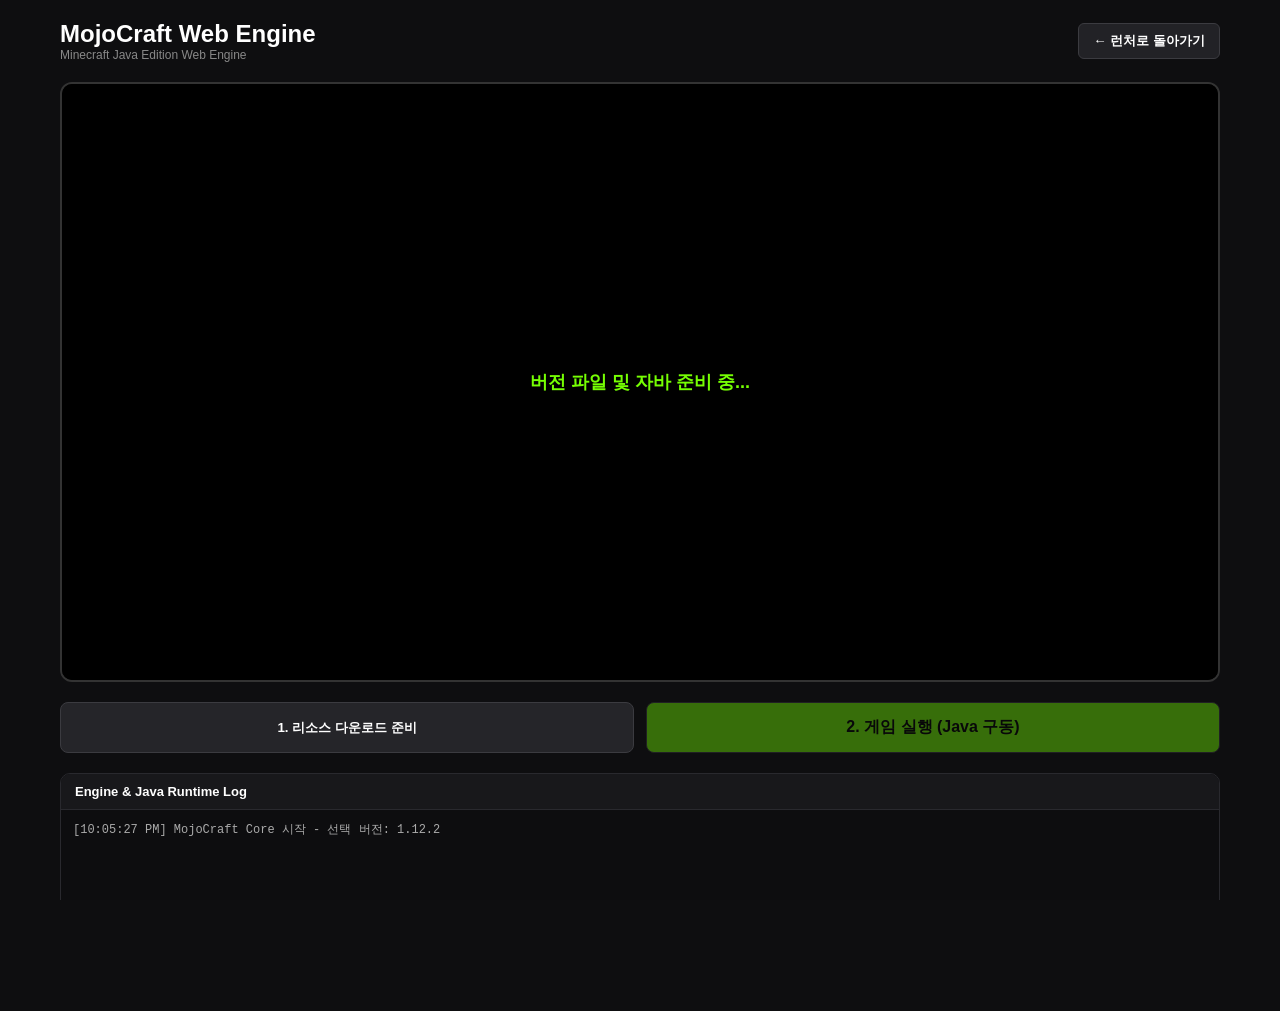
==== commit 40c139c2: "Update mainpage.html" ====
--- a/mainpage.html
+++ b/mainpage.html
@@ -1,2292 +1,306 @@
 <!DOCTYPE html>
 <html lang="ko">
 <head>
-
 <meta charset="UTF-8">
-
-<meta
-    name="viewport"
-    content="width=device-width, initial-scale=1.0"
->
-
-<title>MojoCraft Core Engine</title>
+<meta name="viewport" content="width=device-width, initial-scale=1.0">
+<title>MojoCraft Core Engine & Runtime</title>
+
+<!-- WebAssembly 기반 JVM (CheerpJ) 스크립트 로드 -->
+<script src="https://cjrtnc.leaningtech.com/3.0/cj3loader.js"></script>
 
 <style>
-
 * {
     box-sizing: border-box;
     margin: 0;
     padding: 0;
 }
 
-html,
-body {
+html, body {
     width: 100%;
-    min-height: 100%;
-}
-
-body {
-
-    font-family:
-        "Segoe UI",
-        Arial,
-        sans-serif;
-
-    background:
-        linear-gradient(
-            135deg,
-            #0e0e10,
-            #17171b
-        );
-
+    height: 100%;
+    background: #0e0e10;
     color: #fff;
-
-    padding: 24px;
-}
-
-
-/* =========================
-   전체
-========================= */
+    font-family: "Segoe UI", Arial, sans-serif;
+    overflow-x: hidden;
+}
 
 .container {
-
     max-width: 1200px;
-
     margin: 0 auto;
-
-}
-
-
-/* =========================
-   헤더
-========================= */
-
+    padding: 20px;
+}
+
+/* 헤더 & 정보 */
 .header {
-
     display: flex;
-
+    justify-content: space-between;
     align-items: center;
-
-    justify-content: space-between;
-
-    gap: 20px;
-
     margin-bottom: 20px;
-
 }
 
 .title {
-
-    font-size: 28px;
-
+    font-size: 24px;
     font-weight: 800;
-
-}
-
-.subtitle {
-
-    margin-top: 5px;
-
-    color: #999;
-
+}
+
+.back-btn {
+    border: 1px solid #3b3b40;
+    background: #222226;
+    color: #fff;
+    padding: 8px 14px;
+    border-radius: 6px;
+    cursor: pointer;
+    font-weight: 700;
+}
+
+.back-btn:hover { background: #2c2c31; }
+
+/* 게임 화면 영역 (Canvas Container) */
+#game-container {
+    position: relative;
+    width: 100%;
+    height: 600px;
+    background: #000;
+    border: 2px solid #333;
+    border-radius: 12px;
+    overflow: hidden;
+    margin-bottom: 20px;
+    display: flex;
+    align-items: center;
+    justify-content: center;
+}
+
+/* 렌더링용 Canvas */
+#cheerpjDisplay {
+    width: 100% !important;
+    height: 100% !important;
+    object-fit: contain;
+}
+
+/* 게임 플레이 오버레이 */
+.game-overlay {
+    position: absolute;
+    inset: 0;
+    background: rgba(0,0,0,0.85);
+    display: flex;
+    flex-direction: column;
+    align-items: center;
+    justify-content: center;
+    gap: 15px;
+    z-index: 10;
+}
+
+.progress-text {
+    font-size: 18px;
+    font-weight: bold;
+    color: #76ff03;
+}
+
+/* 실행 및 다운로드 버튼 */
+.actions {
+    display: grid;
+    grid-template-columns: repeat(2, 1fr);
+    gap: 12px;
+    margin-bottom: 20px;
+}
+
+.action-btn {
+    padding: 14px;
+    border: 1px solid #3b3b40;
+    border-radius: 8px;
+    background: #252529;
+    color: #fff;
+    font-weight: 700;
+    cursor: pointer;
+}
+
+.action-btn:hover:not(:disabled) { background: #303035; }
+.action-btn:disabled { opacity: 0.4; cursor: not-allowed; }
+
+.btn-launch {
+    background: #76ff03;
+    color: #000;
+    font-size: 16px;
+}
+.btn-launch:hover:not(:disabled) { background: #8cff35; }
+
+/* 로그 패널 */
+.log-card {
+    background: #0d0d0f;
+    border: 1px solid #29292e;
+    border-radius: 10px;
+    overflow: hidden;
+}
+
+.log-header {
+    padding: 10px 14px;
+    background: #18181b;
+    border-bottom: 1px solid #29292e;
+    font-weight: 700;
     font-size: 13px;
-
-}
-
-.back-btn {
-
-    border: 1px solid #3b3b40;
-
-    background: #222226;
-
-    color: #fff;
-
-    padding: 10px 14px;
-
-    border-radius: 7px;
-
-    cursor: pointer;
-
-    font-weight: 700;
-
-}
-
-.back-btn:hover {
-
-    background: #2c2c31;
-
-}
-
-
-/* =========================
-   버전 카드
-========================= */
-
-.version-card {
-
-    background: #202024;
-
-    border: 1px solid #333338;
-
-    border-radius: 12px;
-
-    padding: 18px;
-
-    margin-bottom: 18px;
-
-}
-
-.version-label {
-
-    color: #999;
-
+}
+
+#log {
+    height: 180px;
+    padding: 12px;
+    overflow-y: auto;
+    font-family: monospace;
     font-size: 12px;
-
-    margin-bottom: 5px;
-
-}
-
-.version-name {
-
-    font-size: 25px;
-
-    font-weight: 800;
-
-    color: #76ff03;
-
-}
-
-.version-json {
-
-    margin-top: 8px;
-
-    color: #777;
-
-    font-family: monospace;
-
-    font-size: 11px;
-
-    word-break: break-all;
-
-}
-
-
-/* =========================
-   버튼
-========================= */
-
-.actions {
-
-    display: grid;
-
-    grid-template-columns:
-        repeat(3, 1fr);
-
-    gap: 12px;
-
-    margin-bottom: 20px;
-
-}
-
-.action-btn {
-
-    padding: 14px;
-
-    border: 1px solid #3b3b40;
-
-    border-radius: 8px;
-
-    background: #252529;
-
-    color: #fff;
-
-    font-weight: 700;
-
-    cursor: pointer;
-
-}
-
-.action-btn:hover {
-
-    background: #303035;
-
-}
-
-.action-btn:disabled {
-
-    opacity: 0.5;
-
-    cursor: not-allowed;
-
-}
-
-
-/* =========================
-   진행률
-========================= */
-
-.progress-card {
-
-    background: #202024;
-
-    border: 1px solid #333338;
-
-    border-radius: 12px;
-
-    padding: 18px;
-
-    margin-bottom: 20px;
-
-}
-
-.progress-header {
-
-    display: flex;
-
-    justify-content: space-between;
-
-    margin-bottom: 10px;
-
-}
-
-.progress-title {
-
-    font-weight: 700;
-
-}
-
-#progress-percent {
-
-    color: #76ff03;
-
-    font-weight: 800;
-
-}
-
-.progress {
-
-    width: 100%;
-
-    height: 12px;
-
-    border-radius: 20px;
-
-    overflow: hidden;
-
-    background: #101012;
-
-}
-
-.progress-bar {
-
-    width: 0%;
-
-    height: 100%;
-
-    background: #76ff03;
-
-    transition: width 0.2s ease;
-
-}
-
-
-/* =========================
-   단계 카드
-========================= */
-
-.stages {
-
-    display: grid;
-
-    grid-template-columns:
-        repeat(4, 1fr);
-
-    gap: 12px;
-
-    margin-bottom: 20px;
-
-}
-
-.stage {
-
-    padding: 15px;
-
-    border-radius: 10px;
-
-    background: #202024;
-
-    border: 1px solid #333338;
-
-}
-
-.stage-title {
-
-    font-weight: 800;
-
-    margin-bottom: 6px;
-
-}
-
-.stage-status {
-
-    font-size: 12px;
-
-    color: #888;
-
-}
-
-.stage.running {
-
-    border-color: #aaa;
-
-}
-
-.stage.success {
-
-    border-color: #76ff03;
-
-}
-
-.stage.success .stage-status {
-
-    color: #76ff03;
-
-}
-
-.stage.error {
-
-    border-color: #ff4444;
-
-}
-
-.stage.error .stage-status {
-
-    color: #ff5555;
-
-}
-
-
-/* =========================
-   정보
-========================= */
-
-.info-grid {
-
-    display: grid;
-
-    grid-template-columns:
-        repeat(3, 1fr);
-
-    gap: 12px;
-
-    margin-bottom: 20px;
-
-}
-
-.info-card {
-
-    background: #202024;
-
-    border: 1px solid #333338;
-
-    border-radius: 10px;
-
-    padding: 15px;
-
-}
-
-.info-label {
-
-    color: #888;
-
-    font-size: 11px;
-
-    margin-bottom: 5px;
-
-}
-
-.info-value {
-
-    font-size: 14px;
-
-    font-weight: 700;
-
-    word-break: break-word;
-
-}
-
-
-/* =========================
-   로그
-========================= */
-
-.log-card {
-
-    background: #0d0d0f;
-
-    border: 1px solid #29292e;
-
-    border-radius: 10px;
-
-    overflow: hidden;
-
-}
-
-.log-header {
-
-    padding: 12px 14px;
-
-    background: #18181b;
-
-    border-bottom: 1px solid #29292e;
-
-    font-weight: 700;
-
-}
-
-#log {
-
-    height: 300px;
-
-    padding: 14px;
-
-    overflow-y: auto;
-
-    font-family: monospace;
-
-    font-size: 12px;
-
-}
-
-.log {
-
-    margin-bottom: 5px;
-
-    line-height: 1.45;
-
-}
-
-.log.info {
-
-    color: #aaa;
-
-}
-
-.log.success {
-
-    color: #6cff55;
-
-}
-
-.log.error {
-
-    color: #ff5555;
-
-}
-
-
-/* =========================
-   반응형
-========================= */
-
-@media (max-width: 850px) {
-
-    body {
-        padding: 12px;
+}
+
+.log { margin-bottom: 4px; line-height: 1.4; }
+.log.info { color: #aaa; }
+.log.success { color: #6cff55; }
+.log.error { color: #ff5555; }
+</style>
+</head>
+
+<body>
+
+<div class="container">
+
+    <header class="header">
+        <div>
+            <div class="title">MojoCraft Web Engine</div>
+            <div style="font-size: 12px; color: #888;">Minecraft Java Edition Web Engine</div>
+        </div>
+        <button class="back-btn" onclick="goBack()">← 런처로 돌아가기</button>
+    </header>
+
+    <!-- 1. 게임 화면 (<canvas> 구동부) -->
+    <div id="game-container">
+        <div id="game-overlay" class="game-overlay">
+            <div id="overlay-status" class="progress-text">버전 파일 및 자바 준비 중...</div>
+        </div>
+        <!-- CheerpJ가 게임 화면을 그릴 영역 -->
+        <div id="cheerpjDisplay"></div>
+    </div>
+
+    <!-- 2. 다운로드 & 게임 시작 제어 버튼 -->
+    <section class="actions">
+        <button id="prep-btn" class="action-btn" onclick="prepareFiles()">1. 리소스 다운로드 준비</button>
+        <button id="launch-btn" class="action-btn btn-launch" onclick="launchJavaMinecraft()" disabled>2. 게임 실행 (Java 구동)</button>
+    </section>
+
+    <!-- 3. 로그 창 -->
+    <section class="log-card">
+        <div class="log-header">Engine & Java Runtime Log</div>
+        <div id="log"></div>
+    </section>
+
+</div>
+
+<script>
+/* =========================================================
+   URL 및 상태값 파라미터
+========================================================= */
+const launchParams = new URLSearchParams(window.location.search);
+const LAUNCH_VERSION = launchParams.get("version") || "1.12.2";
+const LAUNCH_JSON_URL = launchParams.get("json");
+const LAUNCH_USERNAME = launchParams.get("username") || "Player";
+
+/* CORS 프록시 주소 (필요시 교체) */
+const CORS_PROXY = "https://corsproxy.io/?";
+
+let currentVersionData = null;
+let isReadyToLaunch = false;
+
+function log(message, type = "info") {
+    const element = document.getElementById("log");
+    const line = document.createElement("div");
+    line.className = `log ${type}`;
+    const time = new Date().toLocaleTimeString();
+    line.textContent = `[${time}] ${message}`;
+    element.appendChild(line);
+    element.scrollTop = element.scrollHeight;
+}
+
+function updateOverlay(text, show = true) {
+    const overlay = document.getElementById("game-overlay");
+    const status = document.getElementById("overlay-status");
+    status.textContent = text;
+    overlay.style.display = show ? "flex" : "none";
+}
+
+/* =========================================================
+   1. 파일 다운로드 파이프라인 (CORS 우회 적용)
+========================================================= */
+async function prepareFiles() {
+    log(`[시스템] ${LAUNCH_VERSION} 리소스 받기를 시작합니다.`, "info");
+    updateOverlay("버전 메타데이터 다운로드 중...");
+
+    try {
+        let jsonUrl = LAUNCH_JSON_URL;
+        if (!jsonUrl) {
+            jsonUrl = `https://piston-meta.mojang.com/mc/game/version_manifest_v2.json`;
+        }
+
+        // 프록시 적용 요청
+        const targetUrl = CORS_PROXY + encodeURIComponent(jsonUrl);
+        const response = await fetch(targetUrl);
+        if (!response.ok) throw new Error("Manifest 요청 실패");
+        
+        currentVersionData = await response.json();
+        log("Version.json 로드 성공", "success");
+
+        updateOverlay("Client JAR 다운로드 중...");
+        
+        const clientJarUrl = currentVersionData.downloads?.client?.url;
+        if (clientJarUrl) {
+            const clientTarget = CORS_PROXY + encodeURIComponent(clientJarUrl);
+            const jarRes = await fetch(clientTarget);
+            const jarBlob = await jarRes.blob();
+            log(`Client JAR 준비 완료 (${(jarBlob.size / 1024 / 1024).toFixed(1)} MB)`, "success");
+        }
+
+        updateOverlay("모든 파일 준비 완료! '게임 실행'을 누르세요.", true);
+        document.getElementById("launch-btn").disabled = false;
+        isReadyToLaunch = true;
+        log("게임 실행 준비가 끝났습니다.", "success");
+
+    } catch (err) {
+        log(`에러 발생: ${err.message}`, "error");
+        updateOverlay(`준비 실패: ${err.message}`);
     }
-
-    .actions {
-
-        grid-template-columns:
-            1fr;
-
+}
+
+/* =========================================================
+   2. CheerpJ (WebAssembly Java) 엔진으로 자바 실행
+========================================================= */
+async function launchJavaMinecraft() {
+    if (!isReadyToLaunch) return;
+
+    log("CheerpJ 자바가상머신(JVM) 초기화 중...", "info");
+    updateOverlay("CheerpJ JVM 모듈 로딩 중...");
+
+    try {
+        // CheerpJ 가상 머신 초기화
+        await cheerpjInit({
+            displayContainer: document.getElementById("cheerpjDisplay")
+        });
+
+        log("JVM 초기화 성공! 게임 가동 시작...", "success");
+        updateOverlay("", false); // 게임 화면 오버레이 제거
+
+        /* 
+         * 자바 마인크래프트 실행 Command 호출
+         * CheerpJ를 사용해 자바 실행 파일(Main Class) 및 인수 전달
+         */
+        await cheerpjRunLibrary("/app/minecraft.jar"); 
+
+    } catch (error) {
+        log(`Java 실행 에러: ${error.message}`, "error");
+        updateOverlay("게임 실행 실패!");
     }
-
-    .stages {
-
-        grid-template-columns:
-            1fr 1fr;
-
-    }
-
-    .info-grid {
-
-        grid-template-columns:
-            1fr;
-
-    }
-
-}
-
-@media (max-width: 500px) {
-
-    .header {
-
-        flex-direction: column;
-
-        align-items: flex-start;
-
-    }
-
-    .stages {
-
-        grid-template-columns:
-            1fr;
-
-    }
-
-}
-
-</style>
-
-</head>
-
-<body>
-
-<div class="container">
-
-    <!-- =========================
-         헤더
-    ========================== -->
-
-    <header class="header">
-
-        <div>
-
-            <div class="title">
-                MojoCraft Core Engine
-            </div>
-
-            <div class="subtitle">
-                Minecraft Java Edition 파일 준비 시스템
-            </div>
-
-        </div>
-
-        <button
-            class="back-btn"
-            onclick="goBack()"
-        >
-            ← 런처로 돌아가기
-        </button>
-
-    </header>
-
-
-    <!-- =========================
-         선택 버전
-    ========================== -->
-
-    <section class="version-card">
-
-        <div class="version-label">
-            선택된 Minecraft 버전
-        </div>
-
-        <div
-            id="version-name"
-            class="version-name"
-        >
-            불러오는 중...
-        </div>
-
-        <div
-            id="version-json"
-            class="version-json"
-        >
-            version.json URL 확인 중...
-        </div>
-
-    </section>
-
-
-    <!-- =========================
-         다운로드 버튼
-    ========================== -->
-
-    <section class="actions">
-
-        <button
-            id="manifest-btn"
-            class="action-btn"
-            onclick="loadVersionData()"
-        >
-            버전 정보 읽기
-        </button>
-
-        <button
-            id="client-btn"
-            class="action-btn"
-            onclick="downloadClient()"
-            disabled
-        >
-            Client 다운로드
-        </button>
-
-        <button
-            id="libraries-btn"
-            class="action-btn"
-            onclick="downloadLibraries()"
-            disabled
-        >
-            Libraries 다운로드
-        </button>
-
-    </section>
-
-
-    <section class="actions">
-
-        <button
-            id="assets-btn"
-            class="action-btn"
-            onclick="downloadAssets()"
-            disabled
-        >
-            Assets 다운로드
-        </button>
-
-    </section>
-
-
-    <!-- =========================
-         진행률
-    ========================== -->
-
-    <section class="progress-card">
-
-        <div class="progress-header">
-
-            <span class="progress-title">
-                다운로드 진행률
-            </span>
-
-            <span id="progress-percent">
-                0%
-            </span>
-
-        </div>
-
-        <div class="progress">
-
-            <div
-                id="progress-bar"
-                class="progress-bar"
-            ></div>
-
-        </div>
-
-    </section>
-
-
-    <!-- =========================
-         단계
-    ========================== -->
-
-    <section class="stages">
-
-        <div
-            id="stage-manifest"
-            class="stage"
-        >
-
-            <div class="stage-title">
-                A-1 Manifest
-            </div>
-
-            <div
-                id="stage-manifest-status"
-                class="stage-status"
-            >
-                대기 중
-            </div>
-
-        </div>
-
-
-        <div
-            id="stage-client"
-            class="stage"
-        >
-
-            <div class="stage-title">
-                A-2 Client
-            </div>
-
-            <div
-                id="stage-client-status"
-                class="stage-status"
-            >
-                대기 중
-            </div>
-
-        </div>
-
-
-        <div
-            id="stage-libraries"
-            class="stage"
-        >
-
-            <div class="stage-title">
-                A-3 Libraries
-            </div>
-
-            <div
-                id="stage-libraries-status"
-                class="stage-status"
-            >
-                대기 중
-            </div>
-
-        </div>
-
-
-        <div
-            id="stage-assets"
-            class="stage"
-        >
-
-            <div class="stage-title">
-                A-4 Assets
-            </div>
-
-            <div
-                id="stage-assets-status"
-                class="stage-status"
-            >
-                대기 중
-            </div>
-
-        </div>
-
-    </section>
-
-
-    <!-- =========================
-         정보
-    ========================== -->
-
-    <section class="info-grid">
-
-        <div class="info-card">
-
-            <div class="info-label">
-                Client
-            </div>
-
-            <div
-                id="client-info"
-                class="info-value"
-            >
-                확인 전
-            </div>
-
-        </div>
-
-
-        <div class="info-card">
-
-            <div class="info-label">
-                Libraries
-            </div>
-
-            <div
-                id="libraries-info"
-                class="info-value"
-            >
-                확인 전
-            </div>
-
-        </div>
-
-
-        <div class="info-card">
-
-            <div class="info-label">
-                Assets
-            </div>
-
-            <div
-                id="assets-info"
-                class="info-value"
-            >
-                확인 전
-            </div>
-
-        </div>
-
-    </section>
-
-
-    <!-- =========================
-         로그
-    ========================== -->
-
-    <section class="log-card">
-
-        <div class="log-header">
-            Engine Log
-        </div>
-
-        <div id="log">
-
-        </div>
-
-    </section>
-
-</div>
-
-
-<script>
-
-/* =========================================================
-   MojoCraft Core Engine
-========================================================= */
-
-
-/* =========================================================
-   공식 Minecraft Manifest
-========================================================= */
-
-const VERSION_MANIFEST_URL =
-    "https://piston-meta.mojang.com/mc/game/version_manifest_v2.json";
-
-
-/* =========================================================
-   Cache Storage
-========================================================= */
-
-const CACHE_NAME =
-    "mojocraft-minecraft-files-v2";
-
-
-/* =========================================================
-   URL 파라미터
-========================================================= */
-
-const launchParams =
-    new URLSearchParams(
-        window.location.search
-    );
-
-
-const LAUNCH_VERSION =
-    launchParams.get(
-        "version"
-    );
-
-
-const LAUNCH_JSON_URL =
-    launchParams.get(
-        "json"
-    );
-
-
-const LAUNCH_USERNAME =
-    launchParams.get(
-        "username"
-    ) || "Player";
-
-
-const LAUNCH_UUID =
-    launchParams.get(
-        "uuid"
-    ) ||
-    "00000000000000000000000000000000";
-
-
-/* =========================================================
-   현재 데이터
-========================================================= */
-
-let currentVersion = null;
-
-let currentVersionData = null;
-
-
-/* =========================================================
-   로그
-========================================================= */
-
-function log(
-    message,
-    type = "info"
-) {
-
-    const element =
-        document.getElementById(
-            "log"
-        );
-
-    const line =
-        document.createElement(
-            "div"
-        );
-
-    line.className =
-        `log ${type}`;
-
-    const time =
-        new Date().toLocaleTimeString();
-
-    line.textContent =
-        `[${time}] ${message}`;
-
-    element.appendChild(
-        line
-    );
-
-    element.scrollTop =
-        element.scrollHeight;
-}
-
-
-/* =========================================================
-   진행률
-========================================================= */
-
-function setProgress(
-    value
-) {
-
-    value =
-        Math.max(
-            0,
-            Math.min(
-                100,
-                value
-            )
-        );
-
-    document.getElementById(
-        "progress-bar"
-    ).style.width =
-        `${value}%`;
-
-    document.getElementById(
-        "progress-percent"
-    ).textContent =
-        `${Math.round(value)}%`;
-}
-
-
-/* =========================================================
-   단계 상태
-========================================================= */
-
-function setStage(
-    stage,
-    status,
-    state = ""
-) {
-
-    const card =
-        document.getElementById(
-            `stage-${stage}`
-        );
-
-    const text =
-        document.getElementById(
-            `stage-${stage}-status`
-        );
-
-    if (!card || !text) {
-        return;
-    }
-
-    card.classList.remove(
-        "running",
-        "success",
-        "error"
-    );
-
-    if (state) {
-        card.classList.add(
-            state
-        );
-    }
-
-    text.textContent =
-        status;
-}
-
-
-/* =========================================================
-   HTTP fetch helper
-========================================================= */
-
-async function fetchJSON(
-    url
-) {
-
-    log(
-        `JSON 요청: ${url}`,
-        "info"
-    );
-
-    const response =
-        await fetch(
-            url,
-            {
-                method: "GET",
-                cache: "no-store"
-            }
-        );
-
-    if (!response.ok) {
-
-        throw new Error(
-            `HTTP ${response.status} - ${url}`
-        );
-
-    }
-
-    return await response.json();
-}
-
-
-/* =========================================================
-   Cache
-========================================================= */
-
-async function openCache() {
-
-    if (
-        !("caches" in window)
-    ) {
-
-        throw new Error(
-            "이 브라우저는 Cache Storage를 지원하지 않습니다."
-        );
-
-    }
-
-    return await caches.open(
-        CACHE_NAME
-    );
-}
-
-
-/* =========================================================
-   URL 생성
-========================================================= */
-
-function buildCacheKey(
-    path
-) {
-
-    return (
-        `${location.origin}/mojocraft-cache/${path}`
-    );
-
-}
-
-
-/* =========================================================
-   스트리밍 다운로드
-========================================================= */
-
-async function downloadToCache(
-    url,
-    cacheKey,
-    progressCallback
-) {
-
-    const cache =
-        await openCache();
-
-    const existing =
-        await cache.match(
-            cacheKey
-        );
-
-    if (existing) {
-
-        log(
-            `Cache 사용: ${cacheKey}`,
-            "success"
-        );
-
-        if (progressCallback) {
-            progressCallback(100);
-        }
-
-        return existing;
-
-    }
-
-
-    log(
-        `다운로드 시작: ${url}`,
-        "info"
-    );
-
-
-    const response =
-        await fetch(
-            url
-        );
-
-
-    if (!response.ok) {
-
-        throw new Error(
-            `다운로드 실패 HTTP ${response.status}`
-        );
-
-    }
-
-
-    /*
-     * body가 없는 경우
-     */
-
-    if (!response.body) {
-
-        await cache.put(
-            cacheKey,
-            response.clone()
-        );
-
-        if (progressCallback) {
-            progressCallback(100);
-        }
-
-        return response;
-
-    }
-
-
-    const reader =
-        response.body.getReader();
-
-    const contentLength =
-        Number(
-            response.headers.get(
-                "Content-Length"
-            )
-        );
-
-
-    let received = 0;
-
-    const chunks = [];
-
-
-    while (true) {
-
-        const {
-            done,
-            value
-        } =
-            await reader.read();
-
-
-        if (done) {
-            break;
-        }
-
-
-        chunks.push(
-            value
-        );
-
-        received +=
-            value.byteLength;
-
-
-        if (
-            Number.isFinite(
-                contentLength
-            ) &&
-            contentLength > 0
-        ) {
-
-            const percent =
-                received /
-                contentLength *
-                100;
-
-            if (progressCallback) {
-                progressCallback(
-                    percent
-                );
-            }
-
-        }
-
-    }
-
-
-    const blob =
-        new Blob(
-            chunks
-        );
-
-
-    const cachedResponse =
-        new Response(
-            blob,
-            {
-                headers: {
-                    "Content-Type":
-                        response.headers.get(
-                            "Content-Type"
-                        ) ||
-                        "application/octet-stream"
-                }
-            }
-        );
-
-
-    await cache.put(
-        cacheKey,
-        cachedResponse.clone()
-    );
-
-
-    if (progressCallback) {
-        progressCallback(100);
-    }
-
-
-    log(
-        `Cache 저장 완료: ${cacheKey}`,
-        "success"
-    );
-
-
-    return cachedResponse;
-
-}
-
-
-/* =========================================================
-   버전 데이터 로드
-========================================================= */
-
-async function loadVersionData() {
-
-    if (!LAUNCH_VERSION) {
-
-        log(
-            "선택된 Minecraft 버전이 없습니다.",
-            "error"
-        );
-
-        return;
-
-    }
-
-
-    setStage(
-        "manifest",
-        "읽는 중...",
-        "running"
-    );
-
-
-    try {
-
-        currentVersion =
-            LAUNCH_VERSION;
-
-
-        document.getElementById(
-            "version-name"
-        ).textContent =
-            currentVersion;
-
-
-        let jsonUrl =
-            LAUNCH_JSON_URL;
-
-
-        /*
-         * index.html에서 JSON URL을
-         * 전달받지 못한 경우
-         *
-         * 공식 manifest에서 다시 찾는다.
-         */
-
-        if (!jsonUrl) {
-
-            log(
-                "전달된 version JSON URL이 없어 공식 manifest에서 검색합니다.",
-                "info"
-            );
-
-
-            const manifest =
-                await fetchJSON(
-                    VERSION_MANIFEST_URL
-                );
-
-
-            const version =
-                manifest.versions.find(
-                    item =>
-                        item.id ===
-                        currentVersion
-                );
-
-
-            if (!version) {
-
-                throw new Error(
-                    `버전 ${currentVersion}을 manifest에서 찾을 수 없습니다.`
-                );
-
-            }
-
-
-            jsonUrl =
-                version.url;
-
-        }
-
-
-        if (!jsonUrl) {
-
-            throw new Error(
-                "version JSON URL이 비어 있습니다."
-            );
-
-        }
-
-
-        document.getElementById(
-            "version-json"
-        ).textContent =
-            jsonUrl;
-
-
-        log(
-            `version.json 읽기: ${jsonUrl}`,
-            "info"
-        );
-
-
-        currentVersionData =
-            await fetchJSON(
-                jsonUrl
-            );
-
-
-        if (
-            !currentVersionData
-        ) {
-
-            throw new Error(
-                "version.json 데이터가 비어 있습니다."
-            );
-
-        }
-
-
-        /*
-         * Client
-         */
-
-        const hasClient =
-            !!(
-                currentVersionData.downloads &&
-                currentVersionData.downloads.client &&
-                currentVersionData.downloads.client.url
-            );
-
-
-        document.getElementById(
-            "client-info"
-        ).textContent =
-            hasClient
-                ? "다운로드 가능"
-                : "Client 정보 없음";
-
-
-        /*
-         * Libraries
-         */
-
-        const libraries =
-            Array.isArray(
-                currentVersionData.libraries
-            )
-                ? currentVersionData.libraries
-                : [];
-
-
-        document.getElementById(
-            "libraries-info"
-        ).textContent =
-            `${libraries.length}개`;
-
-
-        /*
-         * Assets
-         */
-
-        const hasAssets =
-            !!(
-                currentVersionData.assetIndex &&
-                currentVersionData.assetIndex.url
-            );
-
-
-        document.getElementById(
-            "assets-info"
-        ).textContent =
-            hasAssets
-                ? "다운로드 가능"
-                : "Asset Index 없음";
-
-
-        /*
-         * 단계 완료
-         */
-
-        setStage(
-            "manifest",
-            "완료",
-            "success"
-        );
-
-
-        document.getElementById(
-            "client-btn"
-        ).disabled =
-            !hasClient;
-
-
-        document.getElementById(
-            "libraries-btn"
-        ).disabled =
-            libraries.length === 0;
-
-
-        document.getElementById(
-            "assets-btn"
-        ).disabled =
-            !hasAssets;
-
-
-        log(
-            `${currentVersion} version.json 로딩 완료`,
-            "success"
-        );
-
-
-        setProgress(
-            10
-        );
-
-
-    }
-    catch (error) {
-
-        console.error(
-            error
-        );
-
-
-        setStage(
-            "manifest",
-            `실패: ${error.message}`,
-            "error"
-        );
-
-
-        log(
-            `Manifest 처리 실패: ${error.message}`,
-            "error"
-        );
-
-    }
-
-}
-
-
-/* =========================================================
-   Client 다운로드
-========================================================= */
-
-async function downloadClient() {
-
-    if (!currentVersionData) {
-
-        log(
-            "먼저 버전 정보를 읽어주세요.",
-            "error"
-        );
-
-        return;
-
-    }
-
-
-    const client =
-        currentVersionData
-            .downloads
-            ?.client;
-
-
-    if (!client?.url) {
-
-        log(
-            "이 버전에는 Client 다운로드 정보가 없습니다.",
-            "error"
-        );
-
-        return;
-
-    }
-
-
-    setStage(
-        "client",
-        "다운로드 중...",
-        "running"
-    );
-
-
-    try {
-
-        const cacheKey =
-            buildCacheKey(
-                `minecraft/${currentVersion}/client.jar`
-            );
-
-
-        await downloadToCache(
-            client.url,
-            cacheKey,
-            percent => {
-
-                setProgress(
-                    10 +
-                    percent * 0.30
-                );
-
-            }
-        );
-
-
-        setStage(
-            "client",
-            "완료",
-            "success"
-        );
-
-
-        log(
-            "Minecraft Client 다운로드 완료",
-            "success"
-        );
-
-
-        setProgress(
-            40
-        );
-
-
-    }
-    catch (error) {
-
-        setStage(
-            "client",
-            `실패: ${error.message}`,
-            "error"
-        );
-
-
-        log(
-            `Client 다운로드 실패: ${error.message}`,
-            "error"
-        );
-
-    }
-
-}
-
-
-/* =========================================================
-   Library artifact
-========================================================= */
-
-function getLibraryArtifact(
-    library
-) {
-
-    if (
-        !library ||
-        !library.downloads
-    ) {
-
-        return null;
-
-    }
-
-
-    if (
-        library.downloads.artifact
-    ) {
-
-        return {
-            url:
-                library.downloads.artifact.url,
-
-            path:
-                library.downloads.artifact.path
-        };
-
-    }
-
-
-    /*
-     * 구형 metadata에서 artifact가
-     * 없는 경우 Maven 좌표로 생성.
-     */
-
-    if (
-        !library.name
-    ) {
-
-        return null;
-
-    }
-
-
-    const parts =
-        library.name.split(":");
-
-
-    if (
-        parts.length < 3
-    ) {
-
-        return null;
-
-    }
-
-
-    const group =
-        parts[0];
-
-    const name =
-        parts[1];
-
-    const version =
-        parts[2];
-
-
-    const baseUrl =
-        library.url ||
-        "https://libraries.minecraft.net/";
-
-
-    const path =
-        `${group.replace(/\./g, "/")}/` +
-        `${name}/` +
-        `${version}/` +
-        `${name}-${version}.jar`;
-
-
-    return {
-
-        url:
-            baseUrl.replace(/\/?$/, "/") +
-            path,
-
-        path
-
-    };
-
-}
-
-
-/* =========================================================
-   Library rules
-========================================================= */
-
-function isLibraryAllowed(
-    library
-) {
-
-    /*
-     * 모든 Minecraft version JSON의 rules를
-     * 완벽하게 구현한 단계는 아니다.
-     *
-     * 하지만 명시적으로 disallow되어 있는
-     * 경우는 우선 제외한다.
-     */
-
-    if (
-        !Array.isArray(
-            library.rules
-        )
-    ) {
-
-        return true;
-
-    }
-
-
-    let allowed = true;
-
-
-    for (
-        const rule of library.rules
-    ) {
-
-        if (
-            rule.action ===
-            "disallow"
-        ) {
-
-            allowed = false;
-
-        }
-
-        if (
-            rule.action ===
-            "allow"
-        ) {
-
-            allowed = true;
-
-        }
-
-    }
-
-
-    return allowed;
-
-}
-
-
-/* =========================================================
-   Libraries 다운로드
-========================================================= */
-
-async function downloadLibraries() {
-
-    if (!currentVersionData) {
-
-        log(
-            "먼저 버전 정보를 읽어주세요.",
-            "error"
-        );
-
-        return;
-
-    }
-
-
-    const libraries =
-        Array.isArray(
-            currentVersionData.libraries
-        )
-            ? currentVersionData.libraries
-            : [];
-
-
-    if (
-        libraries.length === 0
-    ) {
-
-        log(
-            "다운로드할 Library가 없습니다.",
-            "error"
-        );
-
-        return;
-
-    }
-
-
-    setStage(
-        "libraries",
-        "다운로드 중...",
-        "running"
-    );
-
-
-    try {
-
-        const artifacts =
-            libraries
-                .filter(
-                    isLibraryAllowed
-                )
-                .map(
-                    getLibraryArtifact
-                )
-                .filter(
-                    Boolean
-                );
-
-
-        log(
-            `Library ${artifacts.length}개 확인`,
-            "info"
-        );
-
-
-        let completed = 0;
-
-
-        /*
-         * 브라우저에 너무 많은 동시 요청을
-         * 보내지 않도록 4개씩 처리.
-         */
-
-        const concurrency = 4;
-
-
-        async function worker() {
-
-            while (true) {
-
-                const index =
-                    completed++;
-
-
-                if (
-                    index >=
-                    artifacts.length
-                ) {
-
-                    return;
-
-                }
-
-
-                const artifact =
-                    artifacts[index];
-
-
-                try {
-
-                    const safePath =
-                        artifact.path
-                            .replace(
-                                /\.\./g,
-                                ""
-                            );
-
-
-                    const cacheKey =
-                        buildCacheKey(
-                            `minecraft/${currentVersion}/libraries/${safePath}`
-                        );
-
-
-                    await downloadToCache(
-                        artifact.url,
-                        cacheKey
-                    );
-
-                }
-                catch (error) {
-
-                    log(
-                        `Library 실패: ${artifact.path} - ${error.message}`,
-                        "error"
-                    );
-
-                }
-
-
-                const percent =
-                    artifacts.length > 0
-                        ? (
-                            (index + 1) /
-                            artifacts.length
-                        ) * 100
-                        : 100;
-
-
-                setProgress(
-                    40 +
-                    percent * 0.30
-                );
-
-            }
-
-        }
-
-
-        const workers =
-            Array.from(
-                {
-                    length:
-                        Math.min(
-                            concurrency,
-                            artifacts.length
-                        )
-                },
-                worker
-            );
-
-
-        await Promise.all(
-            workers
-        );
-
-
-        setStage(
-            "libraries",
-            "완료",
-            "success"
-        );
-
-
-        log(
-            "Libraries 처리 완료",
-            "success"
-        );
-
-
-        setProgress(
-            70
-        );
-
-    }
-    catch (error) {
-
-        setStage(
-            "libraries",
-            `실패: ${error.message}`,
-            "error"
-        );
-
-
-        log(
-            `Libraries 처리 실패: ${error.message}`,
-            "error"
-        );
-
-    }
-
-}
-
-
-/* =========================================================
-   Assets
-========================================================= */
-
-async function downloadAssets() {
-
-    if (!currentVersionData) {
-
-        log(
-            "먼저 버전 정보를 읽어주세요.",
-            "error"
-        );
-
-        return;
-
-    }
-
-
-    const assetIndex =
-        currentVersionData
-            .assetIndex;
-
-
-    if (
-        !assetIndex?.url
-    ) {
-
-        log(
-            "이 버전에는 Asset Index가 없습니다.",
-            "error"
-        );
-
-        return;
-
-    }
-
-
-    setStage(
-        "assets",
-        "Asset Index 읽는 중...",
-        "running"
-    );
-
-
-    try {
-
-        const assetData =
-            await fetchJSON(
-                assetIndex.url
-            );
-
-
-        const objects =
-            assetData.objects || {};
-
-
-        const entries =
-            Object.entries(
-                objects
-            );
-
-
-        log(
-            `Asset ${entries.length}개 확인`,
-            "info"
-        );
-
-
-        let completed = 0;
-
-        const concurrency = 6;
-
-
-        async function worker() {
-
-            while (true) {
-
-                const index =
-                    completed++;
-
-
-                if (
-                    index >=
-                    entries.length
-                ) {
-
-                    return;
-
-                }
-
-
-                const [
-                    assetName,
-                    assetInfo
-                ] =
-                    entries[index];
-
-
-                if (
-                    !assetInfo ||
-                    !assetInfo.hash
-                ) {
-
-                    continue;
-
-                }
-
-
-                const hash =
-                    assetInfo.hash;
-
-
-                const prefix =
-                    hash.substring(
-                        0,
-                        2
-                    );
-
-
-                const assetUrl =
-                    `https://resources.download.minecraft.net/${prefix}/${hash}`;
-
-
-                const safeName =
-                    assetName.replace(
-                        /\.\./g,
-                        ""
-                    );
-
-
-                const cacheKey =
-                    buildCacheKey(
-                        `minecraft/${currentVersion}/assets/${safeName}`
-                    );
-
-
-                try {
-
-                    await downloadToCache(
-                        assetUrl,
-                        cacheKey
-                    );
-
-                }
-                catch (error) {
-
-                    log(
-                        `Asset 실패: ${assetName}`,
-                        "error"
-                    );
-
-                }
-
-
-                const percent =
-                    entries.length > 0
-                        ? (
-                            (index + 1) /
-                            entries.length
-                        ) * 100
-                        : 100;
-
-
-                setProgress(
-                    70 +
-                    percent * 0.30
-                );
-
-            }
-
-        }
-
-
-        const workers =
-            Array.from(
-                {
-                    length:
-                        Math.min(
-                            concurrency,
-                            entries.length
-                        )
-                },
-                worker
-            );
-
-
-        await Promise.all(
-            workers
-        );
-
-
-        setStage(
-            "assets",
-            "완료",
-            "success"
-        );
-
-
-        setProgress(
-            100
-        );
-
-
-        log(
-            "Assets 처리 완료",
-            "success"
-        );
-
-
-        log(
-            "A단계 Minecraft 파일 준비가 완료되었습니다.",
-            "success"
-        );
-
-    }
-    catch (error) {
-
-        setStage(
-            "assets",
-            `실패: ${error.message}`,
-            "error"
-        );
-
-
-        log(
-            `Assets 처리 실패: ${error.message}`,
-            "error"
-        );
-
-    }
-
-}
-
-
-/* =========================================================
-   뒤로가기
-========================================================= */
+}
 
 function goBack() {
-
-    window.location.href =
-        "./index.html";
-
-}
-
-
-/* =========================================================
-   초기화
-========================================================= */
-
-async function initialize() {
-
-    log(
-        "MojoCraft Core Engine 시작",
-        "info"
-    );
-
-
-    log(
-        `선택 버전: ${LAUNCH_VERSION || "없음"}`,
-        "info"
-    );
-
-
-    log(
-        `사용자: ${LAUNCH_USERNAME}`,
-        "info"
-    );
-
-
-    if (!LAUNCH_VERSION) {
-
-        document.getElementById(
-            "version-name"
-        ).textContent =
-            "선택된 버전 없음";
-
-
-        log(
-            "URL에 version 파라미터가 없습니다.",
-            "error"
-        );
-
-
-        return;
-
-    }
-
-
-    document.getElementById(
-        "version-name"
-    ).textContent =
-        LAUNCH_VERSION;
-
-
-    /*
-     * 자동으로 version.json 로딩
-     */
-
-    await loadVersionData();
-
-}
-
-
-/* =========================================================
-   시작
-========================================================= */
-
-window.addEventListener(
-    "DOMContentLoaded",
-    initialize
-);
-
+    window.location.href = "./index.html";
+}
+
+window.addEventListener("DOMContentLoaded", () => {
+    log(`MojoCraft Core 시작 - 선택 버전: ${LAUNCH_VERSION}`, "info");
+});
 </script>
-
 </body>
 </html>
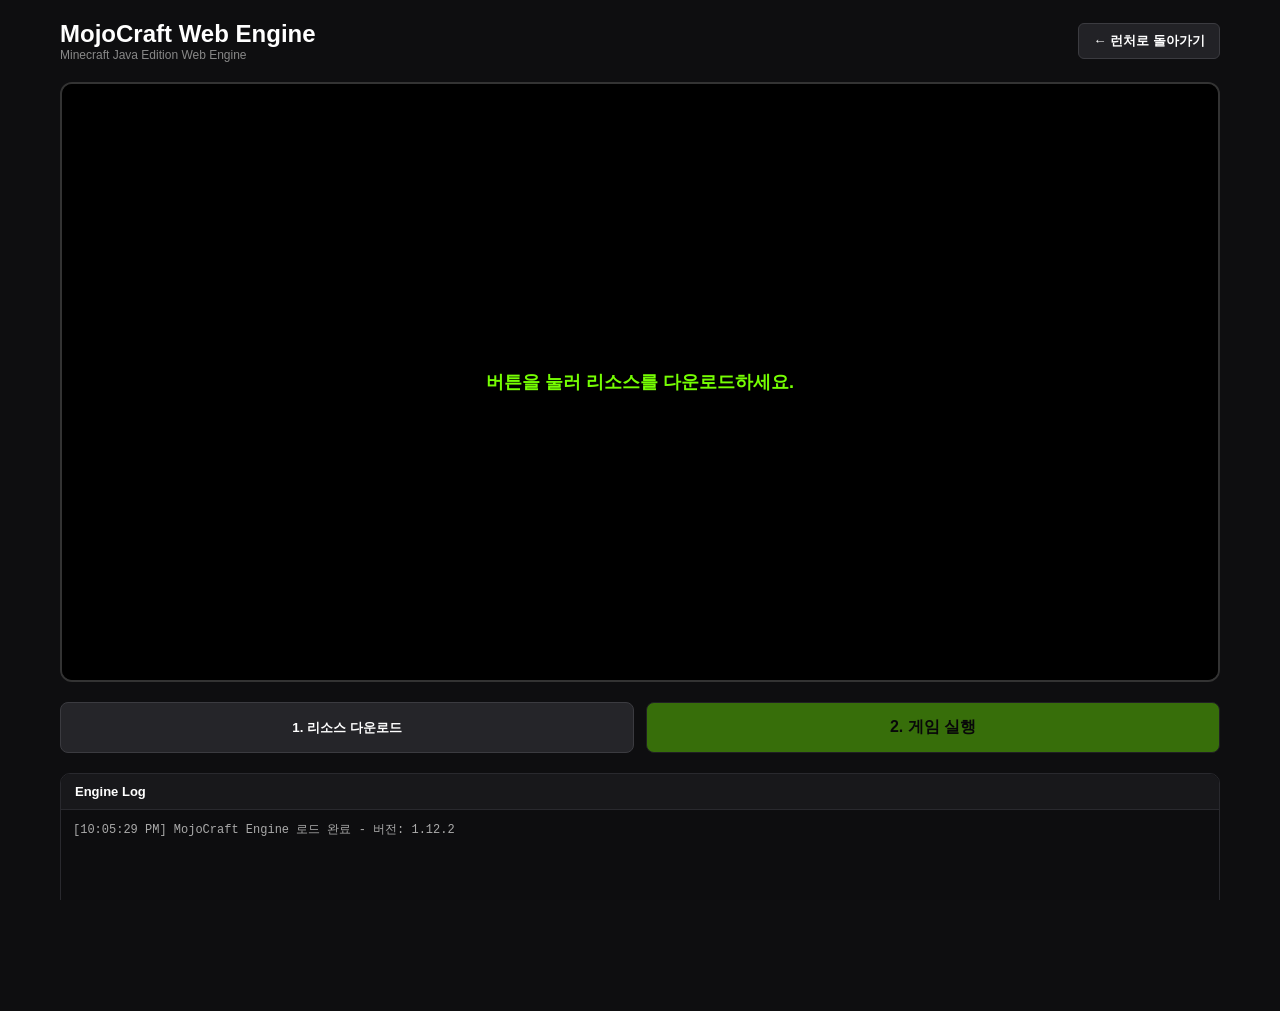
==== commit 80b3710b: "Update mainpage.html" ====
--- a/mainpage.html
+++ b/mainpage.html
@@ -5,7 +5,7 @@
 <meta name="viewport" content="width=device-width, initial-scale=1.0">
 <title>MojoCraft Core Engine & Runtime</title>
 
-<!-- WebAssembly 기반 JVM (CheerpJ) 스크립트 로드 -->
+<!-- WebAssembly 기반 JVM (CheerpJ v3) 로더 -->
 <script src="https://cjrtnc.leaningtech.com/3.0/cj3loader.js"></script>
 
 <style>
@@ -30,7 +30,7 @@
     padding: 20px;
 }
 
-/* 헤더 & 정보 */
+/* 헤더 */
 .header {
     display: flex;
     justify-content: space-between;
@@ -55,7 +55,7 @@
 
 .back-btn:hover { background: #2c2c31; }
 
-/* 게임 화면 영역 (Canvas Container) */
+/* 게임 캔버스 컨테이너 */
 #game-container {
     position: relative;
     width: 100%;
@@ -70,14 +70,12 @@
     justify-content: center;
 }
 
-/* 렌더링용 Canvas */
 #cheerpjDisplay {
     width: 100% !important;
     height: 100% !important;
-    object-fit: contain;
-}
-
-/* 게임 플레이 오버레이 */
+}
+
+/* 상태 표시 오버레이 */
 .game-overlay {
     position: absolute;
     inset: 0;
@@ -96,7 +94,7 @@
     color: #76ff03;
 }
 
-/* 실행 및 다운로드 버튼 */
+/* 실행 제어 버튼 */
 .actions {
     display: grid;
     grid-template-columns: repeat(2, 1fr);
@@ -124,7 +122,7 @@
 }
 .btn-launch:hover:not(:disabled) { background: #8cff35; }
 
-/* 로그 패널 */
+/* 엔진 로그 패널 */
 .log-card {
     background: #0d0d0f;
     border: 1px solid #29292e;
@@ -167,39 +165,36 @@
         <button class="back-btn" onclick="goBack()">← 런처로 돌아가기</button>
     </header>
 
-    <!-- 1. 게임 화면 (<canvas> 구동부) -->
+    <!-- 1. 게임 실행 화면 (Canvas) -->
     <div id="game-container">
         <div id="game-overlay" class="game-overlay">
-            <div id="overlay-status" class="progress-text">버전 파일 및 자바 준비 중...</div>
+            <div id="overlay-status" class="progress-text">버튼을 눌러 리소스를 다운로드하세요.</div>
         </div>
-        <!-- CheerpJ가 게임 화면을 그릴 영역 -->
         <div id="cheerpjDisplay"></div>
     </div>
 
-    <!-- 2. 다운로드 & 게임 시작 제어 버튼 -->
+    <!-- 2. 다운로드 및 시작 제어 -->
     <section class="actions">
-        <button id="prep-btn" class="action-btn" onclick="prepareFiles()">1. 리소스 다운로드 준비</button>
-        <button id="launch-btn" class="action-btn btn-launch" onclick="launchJavaMinecraft()" disabled>2. 게임 실행 (Java 구동)</button>
+        <button id="prep-btn" class="action-btn" onclick="prepareFiles()">1. 리소스 다운로드</button>
+        <button id="launch-btn" class="action-btn btn-launch" onclick="launchJavaMinecraft()" disabled>2. 게임 실행</button>
     </section>
 
-    <!-- 3. 로그 창 -->
+    <!-- 3. 로그 콘솔 -->
     <section class="log-card">
-        <div class="log-header">Engine & Java Runtime Log</div>
+        <div class="log-header">Engine Log</div>
         <div id="log"></div>
     </section>
 
 </div>
 
 <script>
-/* =========================================================
-   URL 및 상태값 파라미터
-========================================================= */
+/* 파라미터 수신 */
 const launchParams = new URLSearchParams(window.location.search);
 const LAUNCH_VERSION = launchParams.get("version") || "1.12.2";
 const LAUNCH_JSON_URL = launchParams.get("json");
 const LAUNCH_USERNAME = launchParams.get("username") || "Player";
 
-/* CORS 프록시 주소 (필요시 교체) */
+/* CORS 프록시 설정 (기본 프록시 연결 문제 시 대체 주소 활용) */
 const CORS_PROXY = "https://corsproxy.io/?";
 
 let currentVersionData = null;
@@ -223,7 +218,7 @@
 }
 
 /* =========================================================
-   1. 파일 다운로드 파이프라인 (CORS 우회 적용)
+   1. Client 및 Manifest 실제 다운로드 파이프라인
 ========================================================= */
 async function prepareFiles() {
     log(`[시스템] ${LAUNCH_VERSION} 리소스 받기를 시작합니다.`, "info");
@@ -235,62 +230,75 @@
             jsonUrl = `https://piston-meta.mojang.com/mc/game/version_manifest_v2.json`;
         }
 
-        // 프록시 적용 요청
+        // 1. Version Manifest 로드
         const targetUrl = CORS_PROXY + encodeURIComponent(jsonUrl);
         const response = await fetch(targetUrl);
         if (!response.ok) throw new Error("Manifest 요청 실패");
         
         currentVersionData = await response.json();
-        log("Version.json 로드 성공", "success");
+        log("Version.json 읽기 성공", "success");
 
         updateOverlay("Client JAR 다운로드 중...");
         
+        // 2. Client JAR URL 확인
         const clientJarUrl = currentVersionData.downloads?.client?.url;
-        if (clientJarUrl) {
-            const clientTarget = CORS_PROXY + encodeURIComponent(clientJarUrl);
-            const jarRes = await fetch(clientTarget);
-            const jarBlob = await jarRes.blob();
-            log(`Client JAR 준비 완료 (${(jarBlob.size / 1024 / 1024).toFixed(1)} MB)`, "success");
+        if (!clientJarUrl) {
+            throw new Error("Client JAR 다운로드 경로를 찾을 수 없습니다.");
         }
 
-        updateOverlay("모든 파일 준비 완료! '게임 실행'을 누르세요.", true);
+        // 3. Client JAR 실제 바이너리 받기
+        const clientTarget = CORS_PROXY + encodeURIComponent(clientJarUrl);
+        const jarRes = await fetch(clientTarget);
+        if (!jarRes.ok) throw new Error(`Client 파일 다운로드 실패 (HTTP ${jarRes.status})`);
+
+        const jarData = await jarRes.arrayBuffer();
+        
+        // 4. Cache Storage에 파일 저장
+        if ('caches' in window) {
+            const cache = await caches.open("mojocraft-runtime");
+            const responseToCache = new Response(jarData, {
+                headers: { 'Content-Type': 'application/java-archive' }
+            });
+            await cache.put('/app/minecraft.jar', responseToCache);
+            log("Cache Storage에 Client JAR 저장 완료", "success");
+        }
+
+        log(`Client JAR 다운로드 완료 (${(jarData.byteLength / 1024 / 1024).toFixed(1)} MB)`, "success");
+
+        updateOverlay("파일 준비 완료! '게임 실행' 버튼을 누르세요.", true);
         document.getElementById("launch-btn").disabled = false;
         isReadyToLaunch = true;
-        log("게임 실행 준비가 끝났습니다.", "success");
 
     } catch (err) {
-        log(`에러 발생: ${err.message}`, "error");
+        log(`다운로드 에러: ${err.message}`, "error");
         updateOverlay(`준비 실패: ${err.message}`);
     }
 }
 
 /* =========================================================
-   2. CheerpJ (WebAssembly Java) 엔진으로 자바 실행
+   2. CheerpJ JVM 구동
 ========================================================= */
 async function launchJavaMinecraft() {
     if (!isReadyToLaunch) return;
 
-    log("CheerpJ 자바가상머신(JVM) 초기화 중...", "info");
-    updateOverlay("CheerpJ JVM 모듈 로딩 중...");
+    log("CheerpJ JVM 초기화 시작...", "info");
+    updateOverlay("CheerpJ 자바 엔진 초기화 중...");
 
     try {
-        // CheerpJ 가상 머신 초기화
+        // CheerpJ 초기화
         await cheerpjInit({
             displayContainer: document.getElementById("cheerpjDisplay")
         });
 
-        log("JVM 초기화 성공! 게임 가동 시작...", "success");
-        updateOverlay("", false); // 게임 화면 오버레이 제거
-
-        /* 
-         * 자바 마인크래프트 실행 Command 호출
-         * CheerpJ를 사용해 자바 실행 파일(Main Class) 및 인수 전달
-         */
-        await cheerpjRunLibrary("/app/minecraft.jar"); 
+        log("JVM 초기화 완료! 마인크래프트 실행 중...", "success");
+        updateOverlay("", false);
+
+        // 자바 실행 파일 지정 구동
+        await cheerpjRunLibrary("/app/minecraft.jar");
 
     } catch (error) {
-        log(`Java 실행 에러: ${error.message}`, "error");
-        updateOverlay("게임 실행 실패!");
+        log(`Java 실행 실패: ${error.message}`, "error");
+        updateOverlay("게임 실행 에러 발생!");
     }
 }
 
@@ -299,7 +307,7 @@
 }
 
 window.addEventListener("DOMContentLoaded", () => {
-    log(`MojoCraft Core 시작 - 선택 버전: ${LAUNCH_VERSION}`, "info");
+    log(`MojoCraft Engine 로드 완료 - 버전: ${LAUNCH_VERSION}`, "info");
 });
 </script>
 </body>
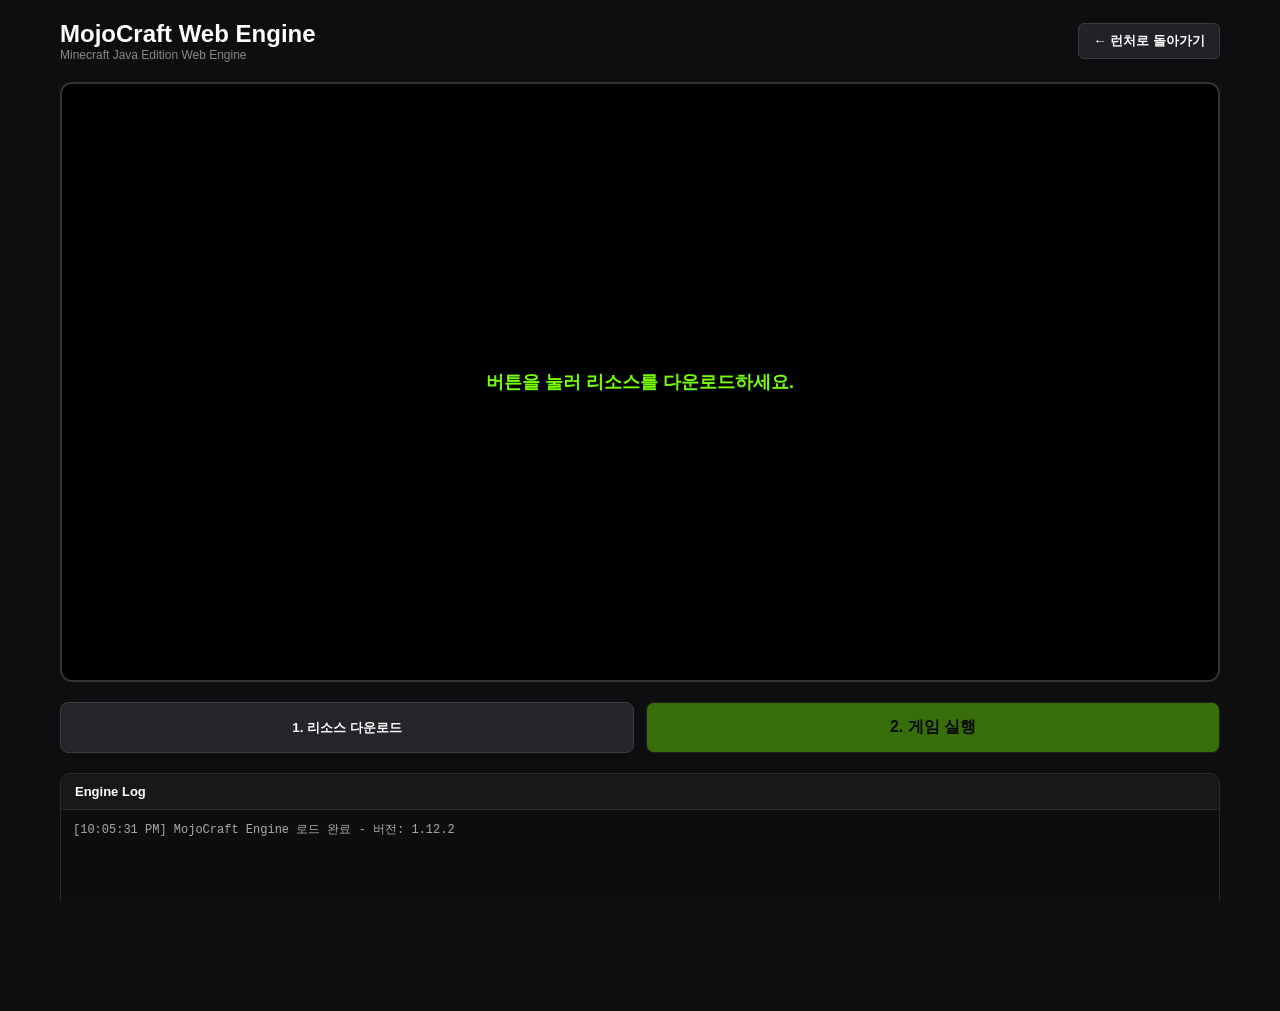
==== commit 633332ed: "Update mainpage.html" ====
--- a/mainpage.html
+++ b/mainpage.html
@@ -30,7 +30,6 @@
     padding: 20px;
 }
 
-/* 헤더 */
 .header {
     display: flex;
     justify-content: space-between;
@@ -55,7 +54,6 @@
 
 .back-btn:hover { background: #2c2c31; }
 
-/* 게임 캔버스 컨테이너 */
 #game-container {
     position: relative;
     width: 100%;
@@ -75,7 +73,6 @@
     height: 100% !important;
 }
 
-/* 상태 표시 오버레이 */
 .game-overlay {
     position: absolute;
     inset: 0;
@@ -94,7 +91,6 @@
     color: #76ff03;
 }
 
-/* 실행 제어 버튼 */
 .actions {
     display: grid;
     grid-template-columns: repeat(2, 1fr);
@@ -122,7 +118,6 @@
 }
 .btn-launch:hover:not(:disabled) { background: #8cff35; }
 
-/* 엔진 로그 패널 */
 .log-card {
     background: #0d0d0f;
     border: 1px solid #29292e;
@@ -165,7 +160,6 @@
         <button class="back-btn" onclick="goBack()">← 런처로 돌아가기</button>
     </header>
 
-    <!-- 1. 게임 실행 화면 (Canvas) -->
     <div id="game-container">
         <div id="game-overlay" class="game-overlay">
             <div id="overlay-status" class="progress-text">버튼을 눌러 리소스를 다운로드하세요.</div>
@@ -173,13 +167,11 @@
         <div id="cheerpjDisplay"></div>
     </div>
 
-    <!-- 2. 다운로드 및 시작 제어 -->
     <section class="actions">
         <button id="prep-btn" class="action-btn" onclick="prepareFiles()">1. 리소스 다운로드</button>
         <button id="launch-btn" class="action-btn btn-launch" onclick="launchJavaMinecraft()" disabled>2. 게임 실행</button>
     </section>
 
-    <!-- 3. 로그 콘솔 -->
     <section class="log-card">
         <div class="log-header">Engine Log</div>
         <div id="log"></div>
@@ -188,14 +180,15 @@
 </div>
 
 <script>
-/* 파라미터 수신 */
 const launchParams = new URLSearchParams(window.location.search);
 const LAUNCH_VERSION = launchParams.get("version") || "1.12.2";
 const LAUNCH_JSON_URL = launchParams.get("json");
 const LAUNCH_USERNAME = launchParams.get("username") || "Player";
 
-/* CORS 프록시 설정 (기본 프록시 연결 문제 시 대체 주소 활용) */
-const CORS_PROXY = "https://corsproxy.io/?";
+/* 안정적인 CORS 프록시 우회 함수 */
+function getProxiedUrl(url) {
+    return `https://api.allorigins.win/raw?url=${encodeURIComponent(url)}`;
+}
 
 let currentVersionData = null;
 let isReadyToLaunch = false;
@@ -218,59 +211,69 @@
 }
 
 /* =========================================================
-   1. Client 및 Manifest 실제 다운로드 파이프라인
+   1. Client 및 Manifest 다운로드 (CORS 오류 수정)
 ========================================================= */
 async function prepareFiles() {
-    log(`[시스템] ${LAUNCH_VERSION} 리소스 받기를 시작합니다.`, "info");
+    log(`[시스템] ${LAUNCH_VERSION} 리소스 다운로드를 시작합니다.`, "info");
     updateOverlay("버전 메타데이터 다운로드 중...");
 
     try {
-        let jsonUrl = LAUNCH_JSON_URL;
-        if (!jsonUrl) {
-            jsonUrl = `https://piston-meta.mojang.com/mc/game/version_manifest_v2.json`;
+        let versionJsonUrl = LAUNCH_JSON_URL;
+
+        // 전달받은 JSON URL이 없다면 공식 Manifest에서 검색
+        if (!versionJsonUrl) {
+            log("공식 Manifest에서 버전 정보 경로 검색 중...", "info");
+            const manifestUrl = "https://piston-meta.mojang.com/mc/game/version_manifest_v2.json";
+            
+            const manifestRes = await fetch(getProxiedUrl(manifestUrl));
+            if (!manifestRes.ok) throw new Error(`Manifest 불러오기 실패 (HTTP ${manifestRes.status})`);
+            
+            const manifestData = await manifestRes.json();
+            const versionObj = manifestData.versions.find(v => v.id === LAUNCH_VERSION);
+            
+            if (!versionObj) throw new Error(`${LAUNCH_VERSION} 버전을 Manifest에서 찾지 못했습니다.`);
+            versionJsonUrl = versionObj.url;
         }
 
-        // 1. Version Manifest 로드
-        const targetUrl = CORS_PROXY + encodeURIComponent(jsonUrl);
-        const response = await fetch(targetUrl);
-        if (!response.ok) throw new Error("Manifest 요청 실패");
+        // 1. 해당 버전의 version.json 가져오기
+        log(`Version JSON 요청: ${versionJsonUrl}`, "info");
+        const versionRes = await fetch(getProxiedUrl(versionJsonUrl));
+        if (!versionRes.ok) throw new Error(`Version JSON 요청 실패 (HTTP ${versionRes.status})`);
         
-        currentVersionData = await response.json();
-        log("Version.json 읽기 성공", "success");
+        currentVersionData = await versionRes.json();
+        log("Version.json 읽기 완료!", "success");
 
         updateOverlay("Client JAR 다운로드 중...");
         
-        // 2. Client JAR URL 확인
+        // 2. Client JAR URL 추출
         const clientJarUrl = currentVersionData.downloads?.client?.url;
-        if (!clientJarUrl) {
-            throw new Error("Client JAR 다운로드 경로를 찾을 수 없습니다.");
-        }
-
-        // 3. Client JAR 실제 바이너리 받기
-        const clientTarget = CORS_PROXY + encodeURIComponent(clientJarUrl);
-        const jarRes = await fetch(clientTarget);
-        if (!jarRes.ok) throw new Error(`Client 파일 다운로드 실패 (HTTP ${jarRes.status})`);
+        if (!clientJarUrl) throw new Error("Client JAR 다운로드 링크가 없습니다.");
+
+        // 3. Client JAR 다운로드
+        log(`Client JAR 받아오는 중: ${clientJarUrl}`, "info");
+        const jarRes = await fetch(getProxiedUrl(clientJarUrl));
+        if (!jarRes.ok) throw new Error(`Client JAR 다운로드 실패 (HTTP ${jarRes.status})`);
 
         const jarData = await jarRes.arrayBuffer();
         
-        // 4. Cache Storage에 파일 저장
+        // 4. Cache Storage에 파일 보관
         if ('caches' in window) {
             const cache = await caches.open("mojocraft-runtime");
             const responseToCache = new Response(jarData, {
                 headers: { 'Content-Type': 'application/java-archive' }
             });
             await cache.put('/app/minecraft.jar', responseToCache);
-            log("Cache Storage에 Client JAR 저장 완료", "success");
+            log("Cache Storage에 Client JAR 저장 완료!", "success");
         }
 
-        log(`Client JAR 다운로드 완료 (${(jarData.byteLength / 1024 / 1024).toFixed(1)} MB)`, "success");
+        log(`Client JAR 준비 성공 (${(jarData.byteLength / 1024 / 1024).toFixed(1)} MB)`, "success");
 
         updateOverlay("파일 준비 완료! '게임 실행' 버튼을 누르세요.", true);
         document.getElementById("launch-btn").disabled = false;
         isReadyToLaunch = true;
 
     } catch (err) {
-        log(`다운로드 에러: ${err.message}`, "error");
+        log(`[에러] ${err.message}`, "error");
         updateOverlay(`준비 실패: ${err.message}`);
     }
 }
@@ -285,7 +288,6 @@
     updateOverlay("CheerpJ 자바 엔진 초기화 중...");
 
     try {
-        // CheerpJ 초기화
         await cheerpjInit({
             displayContainer: document.getElementById("cheerpjDisplay")
         });
@@ -293,7 +295,6 @@
         log("JVM 초기화 완료! 마인크래프트 실행 중...", "success");
         updateOverlay("", false);
 
-        // 자바 실행 파일 지정 구동
         await cheerpjRunLibrary("/app/minecraft.jar");
 
     } catch (error) {
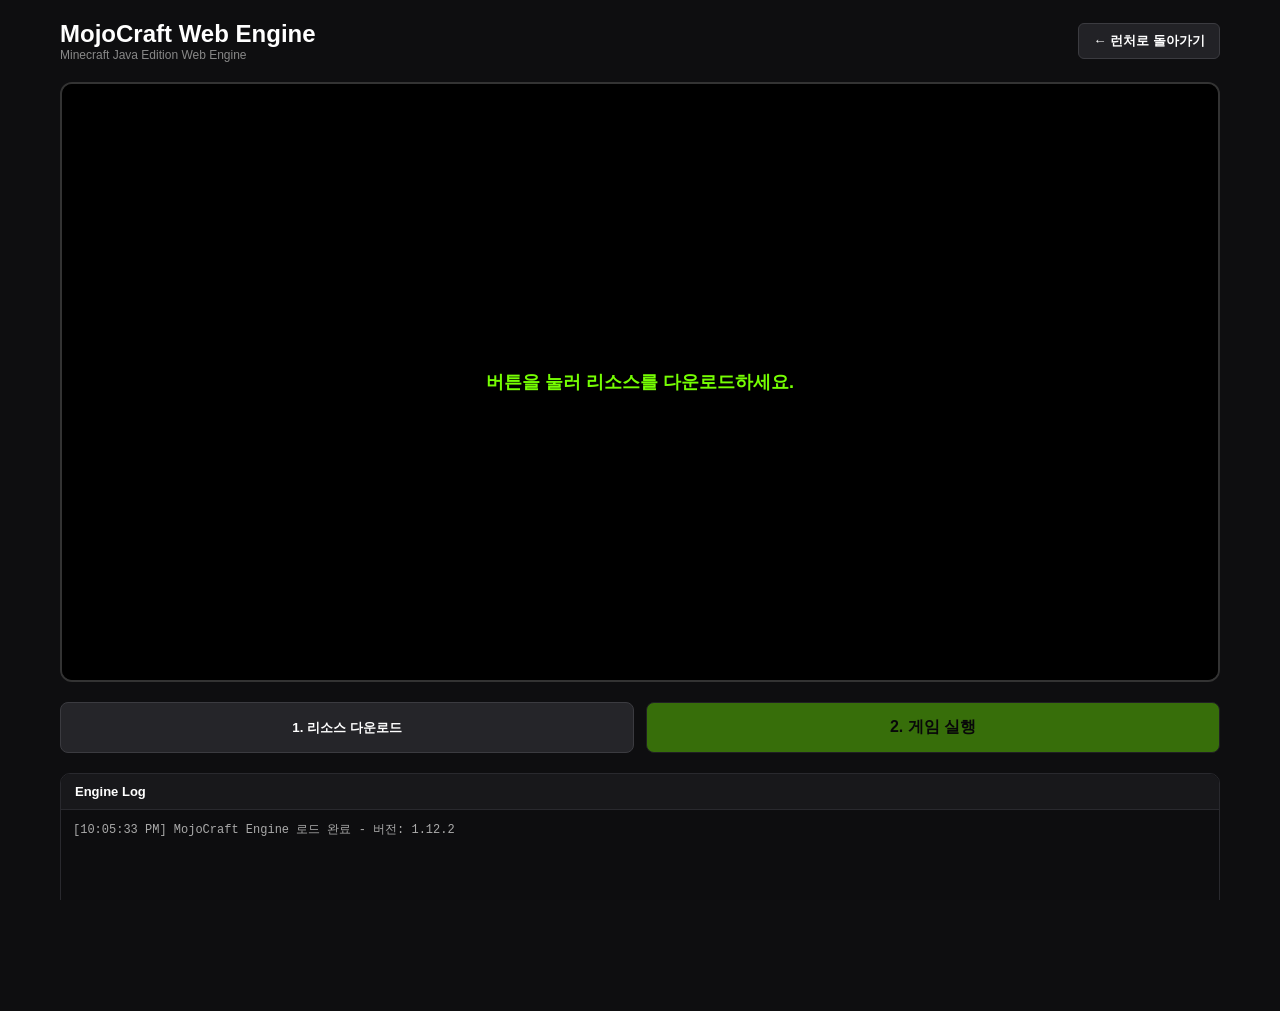
==== commit 24fb7dbf: "Update mainpage.html" ====
--- a/mainpage.html
+++ b/mainpage.html
@@ -183,11 +183,25 @@
 const launchParams = new URLSearchParams(window.location.search);
 const LAUNCH_VERSION = launchParams.get("version") || "1.12.2";
 const LAUNCH_JSON_URL = launchParams.get("json");
-const LAUNCH_USERNAME = launchParams.get("username") || "Player";
-
-/* 안정적인 CORS 프록시 우회 함수 */
-function getProxiedUrl(url) {
-    return `https://api.allorigins.win/raw?url=${encodeURIComponent(url)}`;
+
+/* 여러 프록시 후보를 번갈아 시도하는 fetch 함수 */
+async function fetchWithFallback(targetUrl) {
+    const proxies = [
+        url => url, // 1순위: 직접 요청 (CORS 제한 해제 브라우저용)
+        url => `https://corsproxy.io/?${encodeURIComponent(url)}`,
+        url => `https://api.allorigins.win/raw?url=${encodeURIComponent(url)}`
+    ];
+
+    for (let i = 0; i < proxies.length; i++) {
+        try {
+            const proxied = proxies[i](targetUrl);
+            const res = await fetch(proxied);
+            if (res.ok) return res;
+        } catch (e) {
+            console.warn(`프록시 ${i + 1}번 실패, 다음 시도...`);
+        }
+    }
+    throw new Error("모든 다운로드 경로 요청에 실패했습니다.");
 }
 
 let currentVersionData = null;
@@ -210,9 +224,6 @@
     overlay.style.display = show ? "flex" : "none";
 }
 
-/* =========================================================
-   1. Client 및 Manifest 다운로드 (CORS 오류 수정)
-========================================================= */
 async function prepareFiles() {
     log(`[시스템] ${LAUNCH_VERSION} 리소스 다운로드를 시작합니다.`, "info");
     updateOverlay("버전 메타데이터 다운로드 중...");
@@ -220,43 +231,31 @@
     try {
         let versionJsonUrl = LAUNCH_JSON_URL;
 
-        // 전달받은 JSON URL이 없다면 공식 Manifest에서 검색
         if (!versionJsonUrl) {
-            log("공식 Manifest에서 버전 정보 경로 검색 중...", "info");
+            log("공식 Manifest 검색 중...", "info");
             const manifestUrl = "https://piston-meta.mojang.com/mc/game/version_manifest_v2.json";
+            const manifestRes = await fetchWithFallback(manifestUrl);
+            const manifestData = await manifestRes.json();
             
-            const manifestRes = await fetch(getProxiedUrl(manifestUrl));
-            if (!manifestRes.ok) throw new Error(`Manifest 불러오기 실패 (HTTP ${manifestRes.status})`);
-            
-            const manifestData = await manifestRes.json();
             const versionObj = manifestData.versions.find(v => v.id === LAUNCH_VERSION);
-            
-            if (!versionObj) throw new Error(`${LAUNCH_VERSION} 버전을 Manifest에서 찾지 못했습니다.`);
+            if (!versionObj) throw new Error(`${LAUNCH_VERSION} 버전을 찾지 못했습니다.`);
             versionJsonUrl = versionObj.url;
         }
 
-        // 1. 해당 버전의 version.json 가져오기
-        log(`Version JSON 요청: ${versionJsonUrl}`, "info");
-        const versionRes = await fetch(getProxiedUrl(versionJsonUrl));
-        if (!versionRes.ok) throw new Error(`Version JSON 요청 실패 (HTTP ${versionRes.status})`);
-        
+        log(`Version JSON 요청 중...`, "info");
+        const versionRes = await fetchWithFallback(versionJsonUrl);
         currentVersionData = await versionRes.json();
         log("Version.json 읽기 완료!", "success");
 
         updateOverlay("Client JAR 다운로드 중...");
         
-        // 2. Client JAR URL 추출
         const clientJarUrl = currentVersionData.downloads?.client?.url;
         if (!clientJarUrl) throw new Error("Client JAR 다운로드 링크가 없습니다.");
 
-        // 3. Client JAR 다운로드
-        log(`Client JAR 받아오는 중: ${clientJarUrl}`, "info");
-        const jarRes = await fetch(getProxiedUrl(clientJarUrl));
-        if (!jarRes.ok) throw new Error(`Client JAR 다운로드 실패 (HTTP ${jarRes.status})`);
-
+        log(`Client JAR 받아오는 중...`, "info");
+        const jarRes = await fetchWithFallback(clientJarUrl);
         const jarData = await jarRes.arrayBuffer();
         
-        // 4. Cache Storage에 파일 보관
         if ('caches' in window) {
             const cache = await caches.open("mojocraft-runtime");
             const responseToCache = new Response(jarData, {
@@ -278,9 +277,6 @@
     }
 }
 
-/* =========================================================
-   2. CheerpJ JVM 구동
-========================================================= */
 async function launchJavaMinecraft() {
     if (!isReadyToLaunch) return;
 
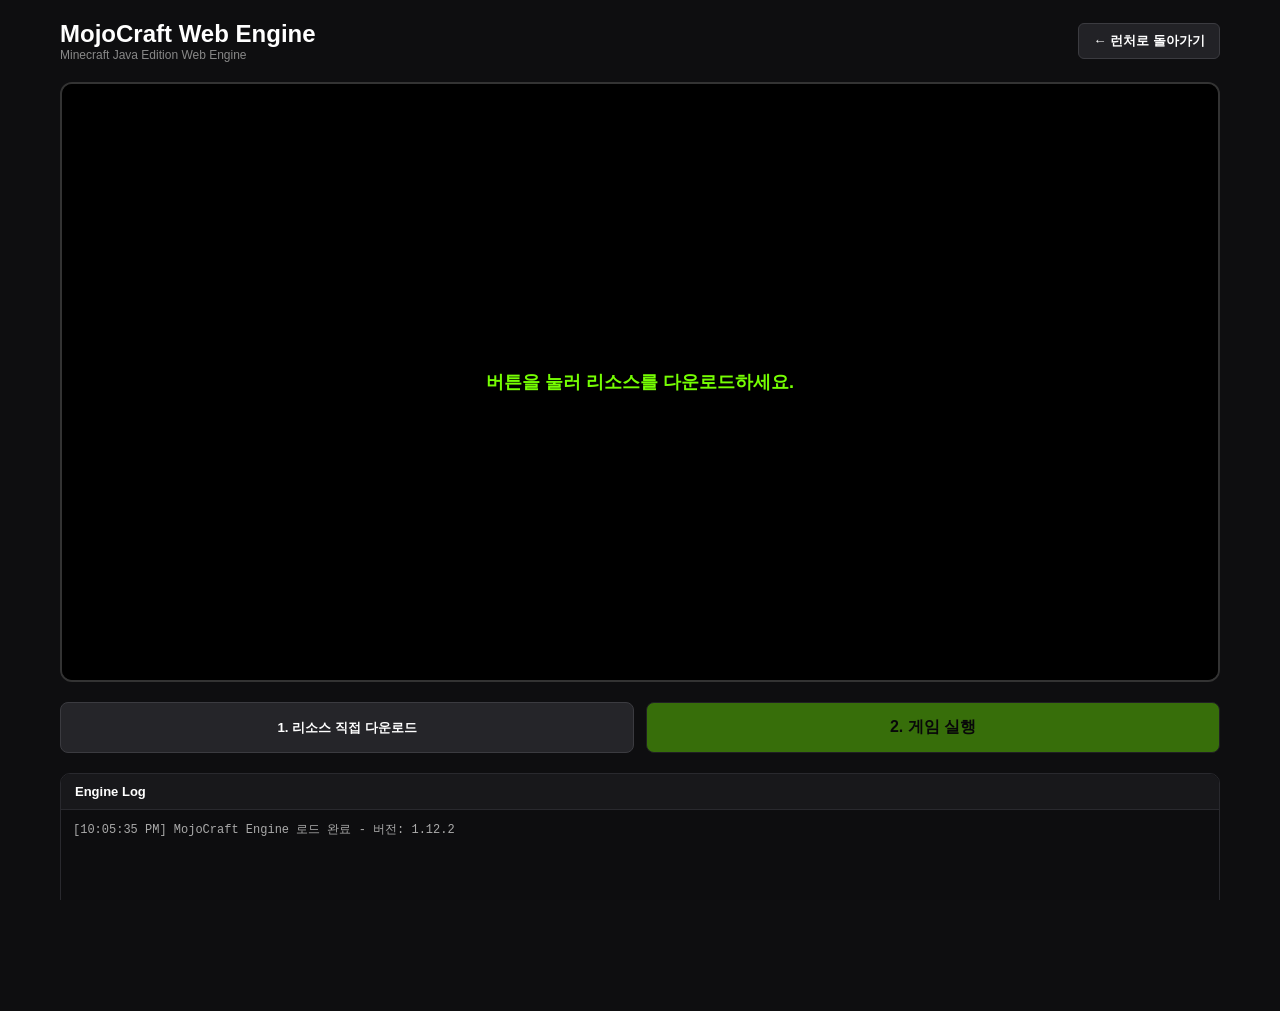
==== commit b0db619b: "Update mainpage.html" ====
--- a/mainpage.html
+++ b/mainpage.html
@@ -168,7 +168,7 @@
     </div>
 
     <section class="actions">
-        <button id="prep-btn" class="action-btn" onclick="prepareFiles()">1. 리소스 다운로드</button>
+        <button id="prep-btn" class="action-btn" onclick="prepareFiles()">1. 리소스 직접 다운로드</button>
         <button id="launch-btn" class="action-btn btn-launch" onclick="launchJavaMinecraft()" disabled>2. 게임 실행</button>
     </section>
 
@@ -183,26 +183,6 @@
 const launchParams = new URLSearchParams(window.location.search);
 const LAUNCH_VERSION = launchParams.get("version") || "1.12.2";
 const LAUNCH_JSON_URL = launchParams.get("json");
-
-/* 여러 프록시 후보를 번갈아 시도하는 fetch 함수 */
-async function fetchWithFallback(targetUrl) {
-    const proxies = [
-        url => url, // 1순위: 직접 요청 (CORS 제한 해제 브라우저용)
-        url => `https://corsproxy.io/?${encodeURIComponent(url)}`,
-        url => `https://api.allorigins.win/raw?url=${encodeURIComponent(url)}`
-    ];
-
-    for (let i = 0; i < proxies.length; i++) {
-        try {
-            const proxied = proxies[i](targetUrl);
-            const res = await fetch(proxied);
-            if (res.ok) return res;
-        } catch (e) {
-            console.warn(`프록시 ${i + 1}번 실패, 다음 시도...`);
-        }
-    }
-    throw new Error("모든 다운로드 경로 요청에 실패했습니다.");
-}
 
 let currentVersionData = null;
 let isReadyToLaunch = false;
@@ -224,38 +204,53 @@
     overlay.style.display = show ? "flex" : "none";
 }
 
+/* =========================================================
+   1. Mojang 서버에서 직접 다운로드 (프록시 제거)
+========================================================= */
 async function prepareFiles() {
-    log(`[시스템] ${LAUNCH_VERSION} 리소스 다운로드를 시작합니다.`, "info");
+    log(`[시스템] ${LAUNCH_VERSION} 리소스 직접 다운로드를 시작합니다.`, "info");
     updateOverlay("버전 메타데이터 다운로드 중...");
 
     try {
         let versionJsonUrl = LAUNCH_JSON_URL;
 
+        // 전달받은 JSON URL이 없다면 Mojang 공식 Manifest에서 검색
         if (!versionJsonUrl) {
-            log("공식 Manifest 검색 중...", "info");
+            log("Mojang 공식 Manifest 검색 중...", "info");
             const manifestUrl = "https://piston-meta.mojang.com/mc/game/version_manifest_v2.json";
-            const manifestRes = await fetchWithFallback(manifestUrl);
+            
+            const manifestRes = await fetch(manifestUrl);
+            if (!manifestRes.ok) throw new Error(`Manifest 요청 실패 (HTTP ${manifestRes.status})`);
+            
             const manifestData = await manifestRes.json();
+            const versionObj = manifestData.versions.find(v => v.id === LAUNCH_VERSION);
             
-            const versionObj = manifestData.versions.find(v => v.id === LAUNCH_VERSION);
-            if (!versionObj) throw new Error(`${LAUNCH_VERSION} 버전을 찾지 못했습니다.`);
+            if (!versionObj) throw new Error(`${LAUNCH_VERSION} 버전을 Manifest에서 찾지 못했습니다.`);
             versionJsonUrl = versionObj.url;
         }
 
-        log(`Version JSON 요청 중...`, "info");
-        const versionRes = await fetchWithFallback(versionJsonUrl);
+        // 1. Mojang 서버에서 version.json 직접 수신
+        log(`Version JSON 직접 요청: ${versionJsonUrl}`, "info");
+        const versionRes = await fetch(versionJsonUrl);
+        if (!versionRes.ok) throw new Error(`Version JSON 요청 실패 (HTTP ${versionRes.status})`);
+        
         currentVersionData = await versionRes.json();
         log("Version.json 읽기 완료!", "success");
 
         updateOverlay("Client JAR 다운로드 중...");
         
+        // 2. Client JAR URL 확인
         const clientJarUrl = currentVersionData.downloads?.client?.url;
         if (!clientJarUrl) throw new Error("Client JAR 다운로드 링크가 없습니다.");
 
-        log(`Client JAR 받아오는 중...`, "info");
-        const jarRes = await fetchWithFallback(clientJarUrl);
+        // 3. Mojang 서버에서 Client JAR 바이너리 직접 수신
+        log(`Client JAR 직접 요청 중...`, "info");
+        const jarRes = await fetch(clientJarUrl);
+        if (!jarRes.ok) throw new Error(`Client JAR 다운로드 실패 (HTTP ${jarRes.status})`);
+
         const jarData = await jarRes.arrayBuffer();
         
+        // 4. Cache Storage에 저장
         if ('caches' in window) {
             const cache = await caches.open("mojocraft-runtime");
             const responseToCache = new Response(jarData, {
@@ -277,6 +272,9 @@
     }
 }
 
+/* =========================================================
+   2. CheerpJ JVM 구동
+========================================================= */
 async function launchJavaMinecraft() {
     if (!isReadyToLaunch) return;
 
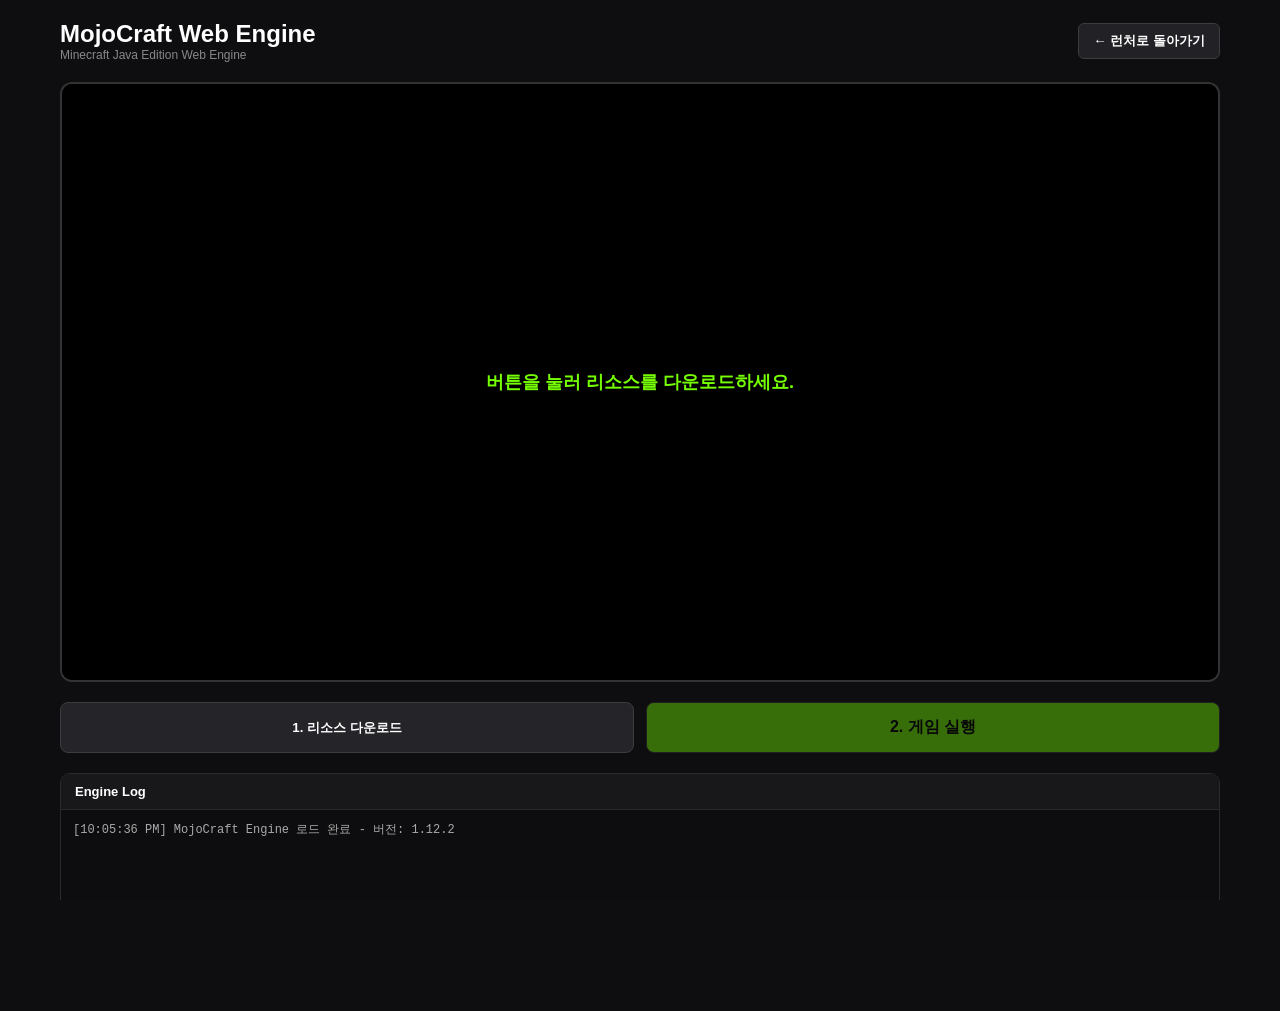
==== commit 3eae1f6b: "Update mainpage.html" ====
--- a/mainpage.html
+++ b/mainpage.html
@@ -168,7 +168,7 @@
     </div>
 
     <section class="actions">
-        <button id="prep-btn" class="action-btn" onclick="prepareFiles()">1. 리소스 직접 다운로드</button>
+        <button id="prep-btn" class="action-btn" onclick="prepareFiles()">1. 리소스 다운로드</button>
         <button id="launch-btn" class="action-btn btn-launch" onclick="launchJavaMinecraft()" disabled>2. 게임 실행</button>
     </section>
 
@@ -183,6 +183,9 @@
 const launchParams = new URLSearchParams(window.location.search);
 const LAUNCH_VERSION = launchParams.get("version") || "1.12.2";
 const LAUNCH_JSON_URL = launchParams.get("json");
+
+/* 제공해주신 Render 백엔드 프록시 서버 주소 적용 */
+const RENDER_PROXY = "https://mcpr.onrender.com/proxy?url=";
 
 let currentVersionData = null;
 let isReadyToLaunch = false;
@@ -205,21 +208,21 @@
 }
 
 /* =========================================================
-   1. Mojang 서버에서 직접 다운로드 (프록시 제거)
+   1. Render 프록시 기반 파일 다운로드 및 캐시 저장
 ========================================================= */
 async function prepareFiles() {
-    log(`[시스템] ${LAUNCH_VERSION} 리소스 직접 다운로드를 시작합니다.`, "info");
-    updateOverlay("버전 메타데이터 다운로드 중...");
+    log(`[시스템] ${LAUNCH_VERSION} 리소스 다운로드를 시작합니다.`, "info");
+    updateOverlay("버전 메타데이터 다운로드 중 (Render 프록시 연결)...");
 
     try {
         let versionJsonUrl = LAUNCH_JSON_URL;
 
-        // 전달받은 JSON URL이 없다면 Mojang 공식 Manifest에서 검색
+        // 전달받은 JSON URL이 없다면 공식 Manifest에서 검색
         if (!versionJsonUrl) {
             log("Mojang 공식 Manifest 검색 중...", "info");
             const manifestUrl = "https://piston-meta.mojang.com/mc/game/version_manifest_v2.json";
             
-            const manifestRes = await fetch(manifestUrl);
+            const manifestRes = await fetch(RENDER_PROXY + encodeURIComponent(manifestUrl));
             if (!manifestRes.ok) throw new Error(`Manifest 요청 실패 (HTTP ${manifestRes.status})`);
             
             const manifestData = await manifestRes.json();
@@ -229,9 +232,9 @@
             versionJsonUrl = versionObj.url;
         }
 
-        // 1. Mojang 서버에서 version.json 직접 수신
-        log(`Version JSON 직접 요청: ${versionJsonUrl}`, "info");
-        const versionRes = await fetch(versionJsonUrl);
+        // 1. Version JSON 가져오기
+        log(`Version JSON 요청 중...`, "info");
+        const versionRes = await fetch(RENDER_PROXY + encodeURIComponent(versionJsonUrl));
         if (!versionRes.ok) throw new Error(`Version JSON 요청 실패 (HTTP ${versionRes.status})`);
         
         currentVersionData = await versionRes.json();
@@ -239,18 +242,17 @@
 
         updateOverlay("Client JAR 다운로드 중...");
         
-        // 2. Client JAR URL 확인
+        // 2. Client JAR URL 추출 및 다운로드
         const clientJarUrl = currentVersionData.downloads?.client?.url;
         if (!clientJarUrl) throw new Error("Client JAR 다운로드 링크가 없습니다.");
 
-        // 3. Mojang 서버에서 Client JAR 바이너리 직접 수신
-        log(`Client JAR 직접 요청 중...`, "info");
-        const jarRes = await fetch(clientJarUrl);
+        log(`Client JAR 받아오는 중...`, "info");
+        const jarRes = await fetch(RENDER_PROXY + encodeURIComponent(clientJarUrl));
         if (!jarRes.ok) throw new Error(`Client JAR 다운로드 실패 (HTTP ${jarRes.status})`);
 
         const jarData = await jarRes.arrayBuffer();
         
-        // 4. Cache Storage에 저장
+        // 3. 브라우저 Cache Storage에 Client JAR 저장
         if ('caches' in window) {
             const cache = await caches.open("mojocraft-runtime");
             const responseToCache = new Response(jarData, {
